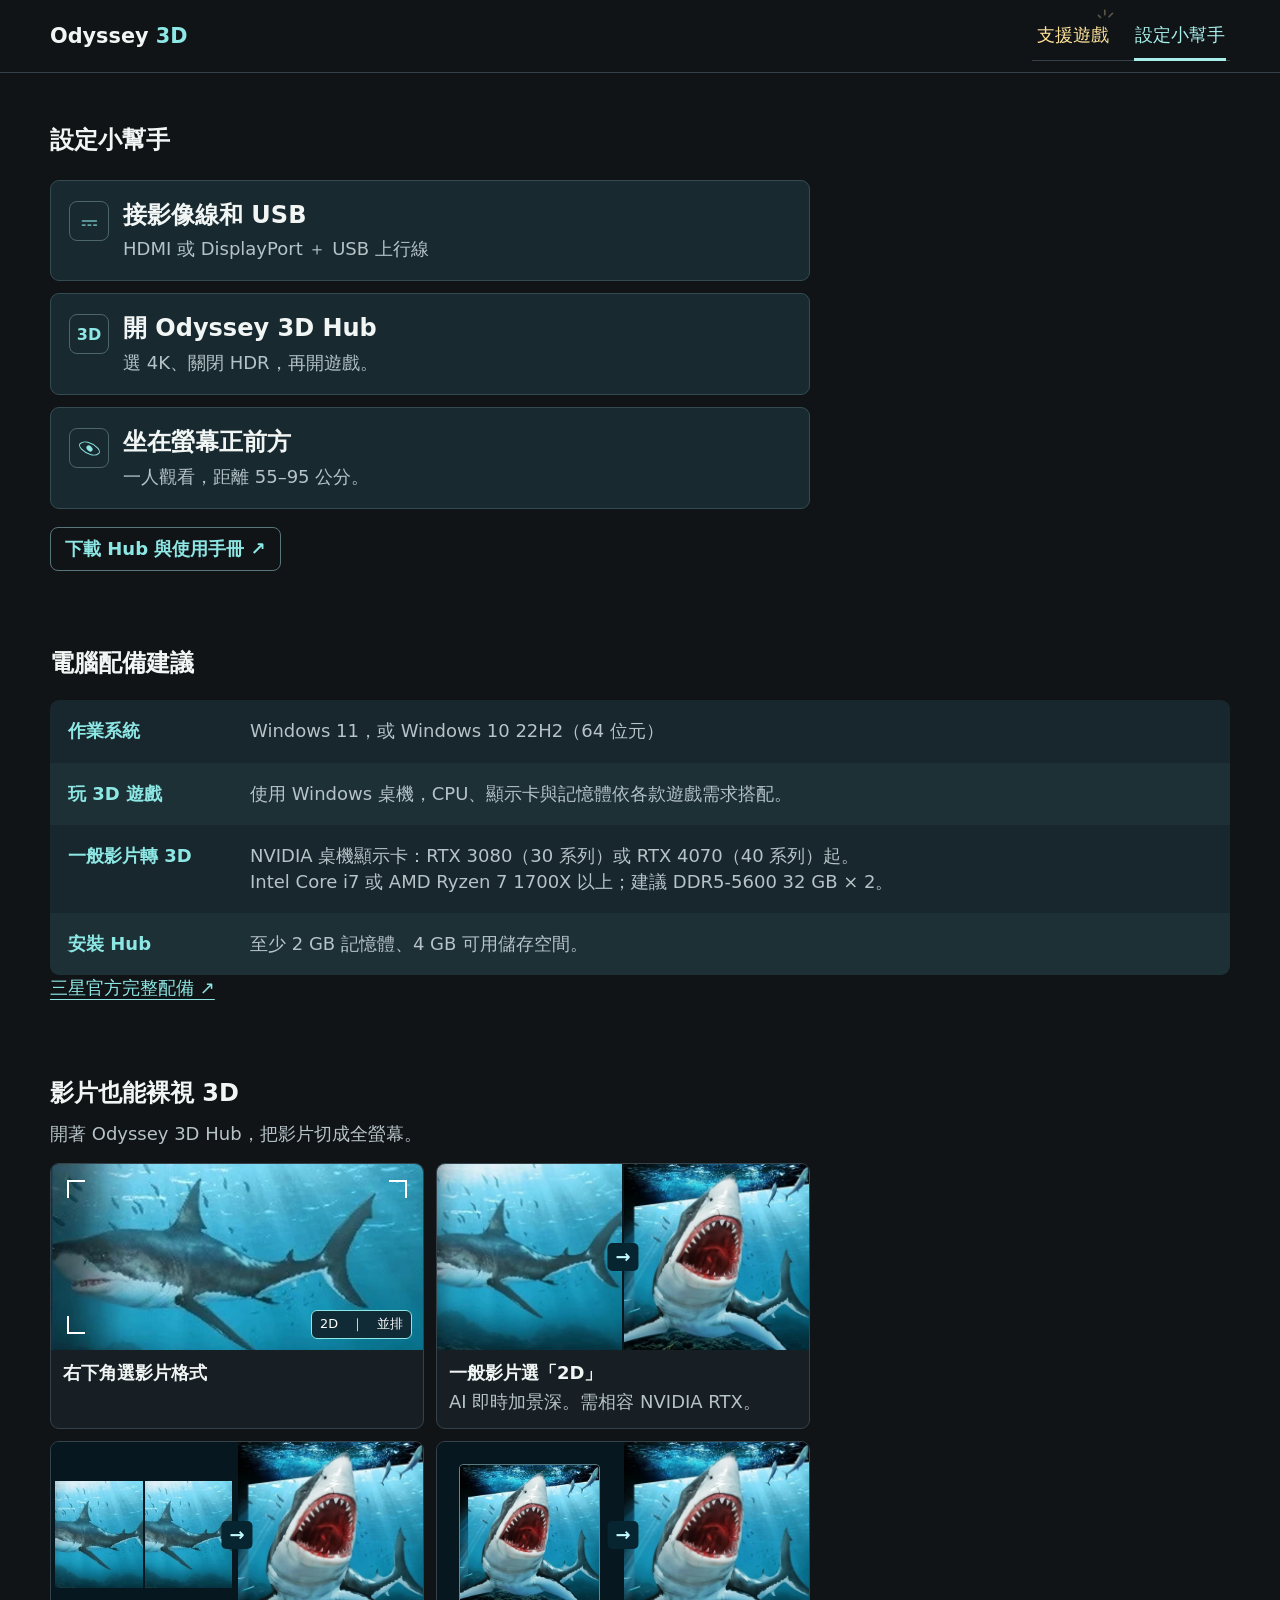
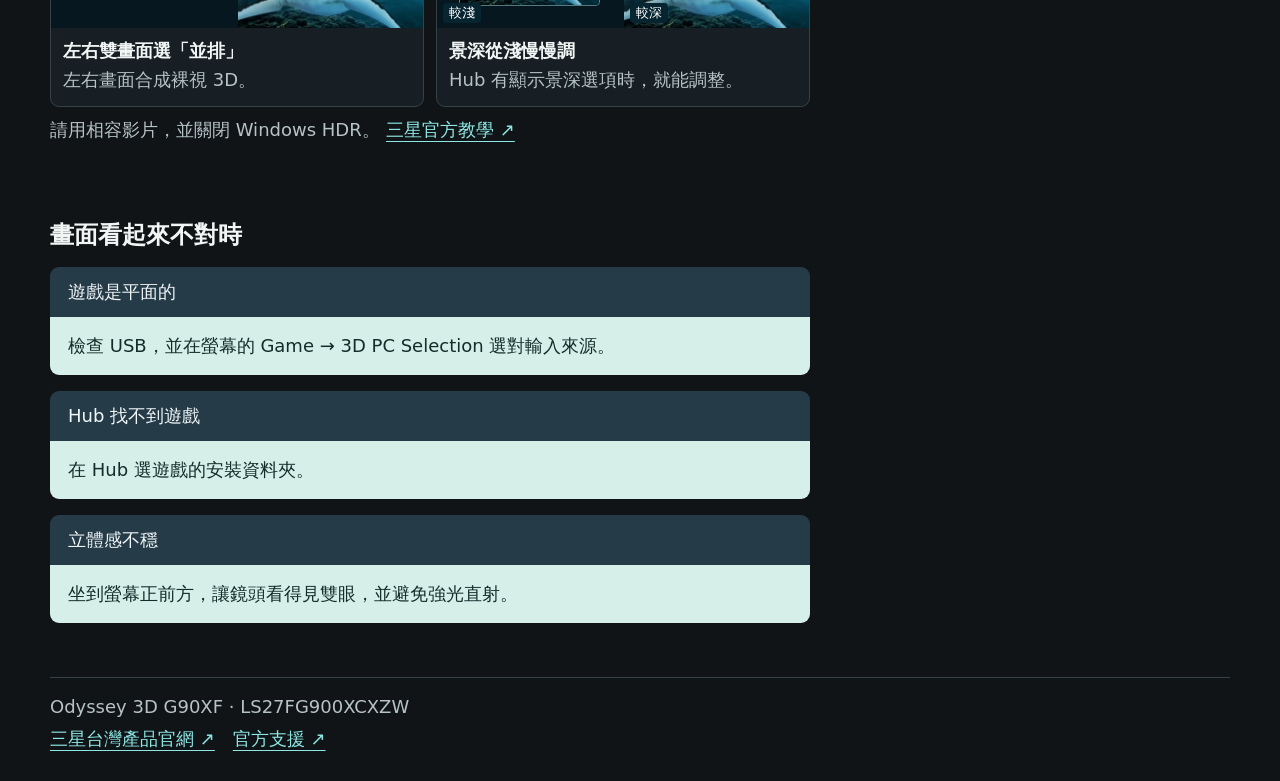
==== setup.html @ 2c39ae83 "Use inline navigation tabs and fix Little Nightmares foreground geometry" ====
<!doctype html>
<html lang="zh-Hant">
<head>
<meta charset="utf-8">
<meta name="viewport" content="width=device-width,initial-scale=1">
<meta name="theme-color" content="#101417">
<title>設定小幫手｜Odyssey 3D G90XF</title>
<meta name="description" content="Odyssey 3D G90XF，27 吋 4K IPS 電競螢幕。看看裸視 3D 支援遊戲與簡易設定。">
<meta property="og:image" content="https://hellopages.github.io/odyssey-3d/assets/wukong.webp">
<link rel="stylesheet" href="style.css?v=20261111.26">

</head>
<body data-page="setup">
<a class="skip" href="#main">跳到內容</a>
<header><div class="header-inner"><div class="brand"><a href="index.html">Odyssey <b>3D</b></a></div>
<nav aria-label="主要頁面"><a href="index.html" class="game-invite nav-game-invite"><span class="invite-label">支援遊戲</span><svg class="invite-glint" viewBox="0 0 24 24" aria-hidden="true"><path d="M5 12 2 9"/><path d="M11 8 11 2"/><path d="M17 11 22 6"/></svg></a><a href="setup.html" aria-current="page">設定小幫手</a></nav></div></header>
<main id="main"><section class="section setup-intro" id="experience">
<h1>設定小幫手</h1>
<ol class="setup-steps">
<li><span class="setup-icon" aria-hidden="true">⎓</span><div><h2>接影像線和 USB</h2><p>HDMI 或 DisplayPort ＋ USB 上行線</p></div></li>
<li><span class="setup-icon setup-hub" aria-hidden="true">3D</span><div><h2>開 Odyssey 3D Hub</h2><p>選 4K、關閉 HDR，再開遊戲。</p></div></li>
<li><span class="setup-icon setup-eye" aria-hidden="true"><i></i></span><div><h2>坐在螢幕正前方</h2><p>一人觀看，距離 55–95 公分。</p></div></li>
</ol>
<div class="actions"><a class="button" href="https://www.samsung.com/tw/support/model/LS27FG900XCXZW/" target="_blank" rel="noopener">下載 Hub 與使用手冊 ↗</a></div>
</section><section class="section customer-pc" id="pc-requirements">
<h2>電腦配備建議</h2>
<dl class="quick-equipment">
<div><dt>作業系統</dt><dd>Windows 11，或 Windows 10 22H2（64 位元）</dd></div>
<div><dt>玩 3D 遊戲</dt><dd>使用 Windows 桌機，CPU、顯示卡與記憶體依各款遊戲需求搭配。</dd></div>
<div><dt>一般影片轉 3D</dt><dd>NVIDIA 桌機顯示卡：RTX 3080（30 系列）或 RTX 4070（40 系列）起。<br>Intel Core i7 或 AMD Ryzen 7 1700X 以上；建議 DDR5-5600 32 GB × 2。</dd></div>
<div><dt>安裝 Hub</dt><dd>至少 2 GB 記憶體、4 GB 可用儲存空間。</dd></div>
</dl>
<div class="text-links"><a href="https://www.samsung.com/tw/support/displays/recommended-pc-specifications-for-the-27-odyssey-3d-flat-gaming-monitor-g90xf/" target="_blank" rel="noopener">三星官方完整配備 ↗</a></div>
</section><section class="section video-setup" id="video">
<h2>影片也能裸視 3D</h2>
<p>開著 Odyssey 3D Hub，把影片切成全螢幕。</p>
<div class="video-story">
<figure class="video-panel">
<div class="video-diagram fullscreen-diagram" aria-hidden="true"><img src="assets/video-guide/flat.webp" width="520" height="380" alt="" loading="lazy" decoding="async"><span class="fullscreen-corners"></span><span class="mode-sample">2D　｜　並排</span></div>
<figcaption><strong>右下角選影片格式</strong></figcaption>
</figure>
<figure class="video-panel">
<div class="video-diagram compare-diagram" aria-hidden="true"><img src="assets/video-guide/flat.webp" width="520" height="380" alt="" loading="lazy" decoding="async"><img src="assets/video-guide/depth.webp" width="520" height="380" alt="" loading="lazy" decoding="async"><span>→</span></div>
<figcaption><strong>一般影片選「2D」</strong><span>AI 即時加景深。需相容 NVIDIA RTX。</span></figcaption>
</figure>
<figure class="video-panel">
<div class="video-diagram stereo-diagram" aria-hidden="true"><div><img src="assets/video-guide/flat.webp" width="520" height="380" alt="" loading="lazy" decoding="async"><img src="assets/video-guide/flat.webp" width="520" height="380" alt="" loading="lazy" decoding="async"></div><img src="assets/video-guide/depth.webp" width="520" height="380" alt="" loading="lazy" decoding="async"><span>→</span></div>
<figcaption><strong>左右雙畫面選「並排」</strong><span>左右畫面合成裸視 3D。</span></figcaption>
</figure>
<figure class="video-panel">
<div class="video-diagram compare-diagram intensity-diagram" aria-hidden="true"><div><img src="assets/video-guide/depth.webp" width="520" height="380" alt="" loading="lazy" decoding="async"><span>較淺</span></div><div><img src="assets/video-guide/depth.webp" width="520" height="380" alt="" loading="lazy" decoding="async"><span>較深</span></div><span>→</span></div>
<figcaption><strong>景深從淺慢慢調</strong><span>Hub 有顯示景深選項時，就能調整。</span></figcaption>
</figure>
</div>
<p class="source-note">請用相容影片，並關閉 Windows HDR。<a href="https://www.samsung.com/tw/support/displays/27-inch-odyssey-3d-flat-panel-gaming-monitor-g90xf-how-to-convert-2d-videos-to-3d-videos/" target="_blank" rel="noopener">三星官方教學 ↗</a></p>
</section>
<section class="section quick-checks">
<h2>畫面看起來不對時</h2>
<dl>
<div><dt>遊戲是平面的</dt><dd>檢查 USB，並在螢幕的 Game → 3D PC Selection 選對輸入來源。</dd></div>
<div><dt>Hub 找不到遊戲</dt><dd>在 Hub 選遊戲的安裝資料夾。</dd></div>
<div><dt>立體感不穩</dt><dd>坐到螢幕正前方，讓鏡頭看得見雙眼，並避免強光直射。</dd></div>
</dl>
</section></main>
<footer><p>Odyssey 3D G90XF · LS27FG900XCXZW</p>
<div class="text-links"><a href="https://www.samsung.com/tw/monitors/gaming/odyssey-3d-g90xf-27-inch-165hz-uhd-ls27fg900xcxzw/" target="_blank" rel="noopener">三星台灣產品官網 ↗</a><a href="https://www.samsung.com/tw/support/model/LS27FG900XCXZW/" target="_blank" rel="noopener">官方支援 ↗</a></div></footer>
</body></html>
---- style.css ----
* { box-sizing: border-box; }
:root {
  color-scheme: dark;
  font-family: Inter, system-ui, "Microsoft JhengHei", sans-serif;
  color: #f1f5f4;
  background: #101417;
  --muted: #b6c3c7;
  --line: #354249;
  --accent: #8de7e4;
  --surface: #171f24;
}
body { margin: 0; font-size: 16px; line-height: 1.6; }
a { color: var(--accent); text-underline-offset: .25em; }
a:focus-visible { outline: 2px solid var(--accent); outline-offset: 4px; }
img { display: block; width: 100%; height: auto; }
figure, dl, dd, h1, h2, h3, p { margin: 0; }
h1, h2, h3 { line-height: 1.2; }
h1 { font-size: clamp(2.2rem, 6vw, 4rem); letter-spacing: -.04em; }
h2 { font-size: clamp(1.45rem, 3vw, 2.05rem); }
h3 { font-size: clamp(1.25rem, 2.5vw, 1.55rem); }
.skip { position: absolute; left: 12px; top: 12px; transform: translateY(-200%); background: #101417; padding: 8px; }
.skip:focus { transform: none; }
header { border-bottom: 1px solid var(--line); background: #101417; }
.header-inner, main, footer { width: min(1180px, calc(100% - 40px)); margin-inline: auto; }
.header-inner { min-height: 72px; display: flex; align-items: center; justify-content: space-between; gap: 12px 24px; flex-wrap: wrap; }
.brand { display: flex; align-items: baseline; gap: 12px; }
.brand a { color: inherit; font-weight: 800; font-size: 1.3rem; text-decoration: none; }
.brand b { color: var(--accent); }
.brand span { color: var(--muted); font-size: .84rem; }
nav { display: flex; gap: 22px; align-items: center; }
nav a { display: inline-flex; align-items: center; min-height: 44px; text-decoration: none; color: var(--muted); border-bottom: 2px solid transparent; white-space: nowrap; }
nav a[aria-current] { color: var(--accent); border-color: var(--accent); }
main { padding-block: clamp(22px, 4vw, 52px) 54px; }
.section + .section, .secondary-games { margin-top: clamp(34px, 6vw, 76px); }
.section > p, .catalog-intro > p, .secondary-games > p { margin-top: 10px; color: var(--muted); }
.actions, .text-links { display: flex; gap: 10px 18px; flex-wrap: wrap; }
.actions { margin-top: 18px; }
.button { min-height: 44px; display: inline-flex; align-items: center; border: 1px solid #59767c; border-radius: 8px; padding: 7px 14px; text-decoration: none; font-weight: 650; }
.button.primary { background: var(--accent); color: #102327; border-color: var(--accent); }
.product-hero { display: grid; grid-template-columns: .85fr 1.15fr; align-items: center; gap: clamp(18px, 4vw, 52px); }
.product-model { color: var(--accent); font-weight: 700; margin-bottom: 10px; }
.product-intro > p:not(.product-model) { margin-top: 12px; color: var(--muted); max-width: 35em; }
.hero-scene img, .scene-grid img { border-radius: 9px; object-fit: cover; }
figcaption { margin-top: 7px; color: var(--muted); font-size: .88rem; }
.product-specs, .scene-grid { display: grid; gap: 14px; margin-top: 18px; }
.product-specs { grid-template-columns: repeat(4, 1fr); }
.product-specs div { border-top: 1px solid #547277; padding-top: 10px; }
.product-specs dt { font-size: 1.2rem; font-weight: 750; color: var(--accent); }
.product-specs dd { color: var(--muted); font-size: .92rem; }
.scene-grid { grid-template-columns: repeat(2, 1fr); }
.home-setup { display: grid; grid-template-columns: .85fr 1.15fr; align-items: center; gap: 16px 36px; }
.home-setup > div > p { margin-top: 10px; color: var(--muted); }
.home-setup img { border-radius: 9px; background: radial-gradient(ellipse at center, #213946, #11191d 70%); }
.home-setup .text-links { margin-top: 12px; }
.catalog-intro { margin-bottom: 18px; }
.game-grid { display: grid; grid-template-columns: repeat(3, minmax(0, 1fr)); gap: 16px; }
.catalog-feature { margin-bottom: 16px; }
.game-card { min-width: 0; background: var(--surface); border: 1px solid var(--line); border-radius: 9px; overflow: hidden; }
.game-card img { aspect-ratio: 16 / 9; object-fit: cover; background: #263337; }
.catalog-feature .game-card { display: grid; grid-template-columns: minmax(0, 2fr) minmax(0, 1fr); }
.catalog-feature .game-copy { align-self: center; padding: clamp(16px, 3vw, 36px); }
.catalog-feature h3 { font-size: clamp(1.4rem, 3vw, 2.3rem); }
.game-copy { padding: 13px 15px 16px; }
.game-copy p { margin-top: 7px; color: #dce5e6; }
.game-copy .game-en { color: var(--muted); font-size: .875rem; margin-top: 4px; overflow-wrap: anywhere; }
.game-copy .platform { color: var(--accent); font-size: .875rem; }
.source-note { margin-top: 16px; color: var(--muted); font-size: .86rem; }
.secondary-games .game-grid { margin-top: 14px; }
.setup-intro, .quick-checks { max-width: 760px; }
.setup-steps { padding-left: 1.65rem; margin: 22px 0 0; }
.setup-steps li { padding: 0 0 15px 4px; }
.setup-steps li::marker { font-weight: 750; color: var(--accent); }
.setup-steps h2 { font-size: 1.22rem; }
.setup-steps p, .quick-checks dd { margin-top: 4px; color: var(--muted); }
.quick-checks dl { margin-top: 14px; }
.quick-checks dl > div { padding: 10px 0; border-top: 1px solid var(--line); }
.quick-checks dt { font-weight: 700; }
footer { padding: 16px 0 28px; border-top: 1px solid var(--line); color: var(--muted); font-size: .9rem; }
footer .text-links { margin-top: 6px; }
@media (max-width: 900px) {
  .game-grid { grid-template-columns: repeat(2, minmax(0, 1fr)); }
}
@media (max-width: 650px) {
  .header-inner, main, footer { width: calc(100% - 32px); }
  .header-inner { min-height: auto; padding-top: 9px; gap: 1px 18px; }
  nav { gap: 16px; }
  .product-hero, .home-setup, .game-grid, .catalog-feature .game-card { grid-template-columns: 1fr; }
  .product-specs { grid-template-columns: repeat(2, minmax(0, 1fr)); }
  .scene-grid { grid-template-columns: 1fr; }
  .catalog-feature .game-copy { padding: 13px 15px 16px; }
}

/* Moving game previews and depth cues */
.catalog-intro { position: relative; isolation: isolate; }
.catalog-particles {
  position: absolute;
  inset: -16px -12px 0;
  z-index: -1;
  overflow: hidden;
  pointer-events: none;
  mask-image: linear-gradient(90deg, transparent 16%, #000 65%, #000);
}
.catalog-particles::before, .catalog-particles::after {
  content: "";
  position: absolute;
  inset: 0;
  background-repeat: repeat;
  animation: drift 16s linear infinite;
}
.catalog-particles::before {
  background-image: radial-gradient(circle at 18% 40%, #d1e4e466 1px, transparent 1.6px), radial-gradient(circle at 71% 67%, #fff7 1px, transparent 1.6px);
  background-size: 141px 97px, 171px 123px;
}
.catalog-particles::after {
  background-image: radial-gradient(circle at 62% 25%, #fff9 1.3px, transparent 2px);
  background-size: 177px 101px;
  animation-duration: 9s;
}
@keyframes drift {
  from { transform: scale(1); opacity: .45; }
  50% { opacity: 1; }
  to { transform: scale(1.4); opacity: .45; }
}
.game-media { position: relative; aspect-ratio: 3 / 2; overflow: hidden; background: #08111b; }
.game-media img, .game-media video { width: 100%; height: 100%; object-fit: cover; }
.game-media video { position: absolute; inset: 0; opacity: 0; pointer-events: none; transition: opacity .28s ease-out; }
.game-media.is-playing video { opacity: 1; }
.video-setup { max-width: 760px; }
@media (prefers-reduced-motion: reduce) {
  .catalog-particles::before, .catalog-particles::after { animation: none; }
  .game-media video { transition: none; }
}

/* The video instructions use static picture pairs and short captions. */
.video-story { display: grid; grid-template-columns: repeat(2, minmax(0, 1fr)); gap: 12px; margin-top: 16px; }
.video-panel { min-width: 0; border: 1px solid var(--line); border-radius: 9px; overflow: hidden; background: var(--surface); }
.video-panel figcaption { display: grid; gap: 3px; margin: 0; padding: 10px 12px 13px; }
.video-panel figcaption strong { color: #f1f5f4; font-size: 1.07rem; }
.video-diagram { position: relative; aspect-ratio: 2 / 1; display: grid; background: #071720; overflow: hidden; }
.video-diagram img { width: 100%; height: 100%; min-height: 0; object-fit: cover; }
.fullscreen-diagram img { object-position: center 42%; }
.fullscreen-corners {
  position: absolute;
  inset: 16px;
  background: linear-gradient(#fff,#fff) top left / 18px 2px, linear-gradient(#fff,#fff) top left / 2px 18px,
    linear-gradient(#fff,#fff) top right / 18px 2px, linear-gradient(#fff,#fff) top right / 2px 18px,
    linear-gradient(#fff,#fff) bottom left / 18px 2px, linear-gradient(#fff,#fff) bottom left / 2px 18px,
    linear-gradient(#fff,#fff) bottom right / 18px 2px, linear-gradient(#fff,#fff) bottom right / 2px 18px;
  background-repeat: no-repeat;
}
.mode-sample { position: absolute; bottom: 11px; right: 11px; padding: 4px 8px; background: #102b35; border: 1px solid #8de7e4; color: #fff; font-size: .8rem; border-radius: 6px; }
.compare-diagram, .stereo-diagram { grid-template-columns: 1fr 1fr; gap: 2px; }
.compare-diagram > span, .stereo-diagram > span { position: absolute; inset: 50% auto auto 50%; transform: translate(-50%, -50%); padding: 1px 8px; border-radius: 5px; background: #072431; color: #c2fbff; font-weight: 750; }
.stereo-diagram > div { display: grid; grid-template-columns: 1fr 1fr; align-items: center; padding: 4px; gap: 2px; }
.stereo-diagram > div img { height: 60%; }
.stereo-diagram > div img:first-child { object-position: 43%; }
.stereo-diagram > div img:last-child { object-position: 56%; }
.intensity-diagram > div { position: relative; min-height: 0; }
.intensity-diagram > div:first-child img { transform: scale(.76); border: 1px solid #86b8bd; border-radius: 5px; }
.intensity-diagram > div span { position: absolute; bottom: 5px; left: 6px; background: #072431; padding: 1px 6px; color: #fff; font-size: .79rem; border-radius: 4px; }
.home-video-images { margin-top: 15px; display: grid; grid-template-columns: minmax(0, 1fr) 22px minmax(0, 1fr); align-items: center; gap: 7px; text-align: center; color: var(--accent); }
.home-video-images img { aspect-ratio: 1.45; object-fit: cover; border-radius: 8px; }
.video-setup .source-note a { display: inline-block; margin-left: .35em; }
@media (max-width: 650px) { .video-story { grid-template-columns: 1fr; } }

.setup-steps { list-style: none; padding: 0; }
.setup-steps li { display: grid; grid-template-columns: 42px 1fr; gap: 12px; align-items: center; padding: 0 0 16px; }
.setup-icon { display: grid; place-items: center; width: 40px; height: 40px; color: var(--accent); font-size: 1.75rem; border: 1px solid #4a666b; border-radius: 8px; }
.setup-hub { font-weight: 750; font-size: 1rem; }
.setup-eye i { width: 21px; height: 13px; border: 1.5px solid currentColor; border-radius: 75% 25%; transform: rotate(45deg); position: relative; }
.setup-eye i::after { content: ""; position: absolute; inset: 3px 6px; border-radius: 50%; background: currentColor; }
.view-shift { overflow: hidden; }
.view-shift .view-alternate {
  position: absolute;
  inset: 0;
  width: 100%;
  height: 100%;
  object-fit: cover;
  opacity: 0;
  pointer-events: none;
  transform: translateX(3px);
  transition: opacity 200ms ease-out, transform 280ms ease-out;
}
.product-picture .screen-picture.view-shift img { width: 100%; height: 100%; object-fit: cover; }
.view-shift[data-view="alternate"] .view-alternate { opacity: 1; transform: none; }
.game-media[data-view="base"] video, .game-media[data-view="alternate"] video { opacity: 0; }

@media (prefers-reduced-motion: reduce) {
  .view-shift .view-alternate { transition: none; }
}

/* The opening product view leads into full-width examples and specifications. */
.product-feature + .product-feature {
  margin-top: clamp(54px, 7vw, 112px);
  padding-top: clamp(32px, 5vw, 72px);
  border-top: 1px solid var(--line);
}
.product-hero {
  grid-template-columns: minmax(0, 1fr);
  justify-items: center;
  gap: 20px;
  text-align: center;
}
.product-intro .product-model { font-size: .9rem; font-weight: 500; color: var(--muted); margin-bottom: 12px; }
.product-intro h1 { font-size: clamp(1.65rem, 3.3vw, 2.7rem); line-height: 1.35; letter-spacing: -.025em; font-weight: 650; }
.product-intro h1 span { white-space: nowrap; }
.product-intro > p:not(.product-model) { margin-top: 12px; font-size: 1rem; }
.mobile-break { display: none; }
.product-hero .product-picture { width: min(100%, 760px); }
.product-hero .product-specs { grid-template-columns: repeat(3, minmax(0, 1fr)); width: min(100%, 620px); margin-top: 0; gap: 24px; }
.product-hero .product-specs dt { color: #edf4f4; font-size: 1.2rem; font-weight: 650; }
.product-hero .product-specs dd { font-size: .85rem; }
.product-picture {
  position: relative;
  background: radial-gradient(ellipse at 52% 34%, #214152 0%, transparent 62%);
}
.product-picture .screen-picture {
  position: absolute;
  left: 13.55%;
  top: 4.99%;
  width: 72.9%;
  height: 61.81%;
}

.feature-games { display: grid; align-items: center; }
.game-panorama, .game-feature-copy { grid-area: 1 / 1; }
.game-panorama { justify-self: end; width: min(78%, 900px); }
.game-panorama img {
  aspect-ratio: 1.9;
  object-fit: cover;
  mask-image: linear-gradient(90deg, transparent 4%, #000 35%);
}
.game-feature-copy { z-index: 1; width: min(39%, 410px); }
.game-feature-copy p, .video-feature-copy p { margin-top: 10px; color: var(--muted); max-width: 33em; }

.home-video {
  display: grid;
  gap: clamp(24px, 4vw, 54px);
  background: radial-gradient(ellipse 75% 52% at 43% 53%, #21182f 0%, transparent 92%);
}
.concert-scene { position: relative; isolation: isolate; }
.concert-stage {
  aspect-ratio: 16 / 9;
  object-fit: cover;
  mask-image: none;
}
.concert-lead {
  position: absolute;
  left: 2%;
  top: -6%;
  width: 48%;
  height: 105%;
  pointer-events: none;
  filter: drop-shadow(2px 3px 5px #100c1c9c);
  mask-image: none;
}
.concert-lead img {
  width: 100%;
  height: 100%;
  object-fit: fill;
  clip-path: polygon(1.95% 7.66%, 2.68% 7.23%, 4.63% 8.30%, 8.78% 10.74%, 9.27% 10.21%, 6.22% 3.40%, 6.10% 2.55%, 6.95% 2.13%, 7.93% 2.55%, 9.51% 4.26%, 12.80% 8.30%, 13.78% 7.87%, 11.71% 1.91%, 11.34% 0.74%, 11.71% 0.00%, 13.17% 0.00%, 14.15% 1.28%, 15.85% 6.06%, 16.71% 7.66%, 17.32% 7.02%, 18.66% 2.13%, 19.76% 0.85%, 20.73% 0.74%, 21.59% 1.60%, 21.83% 3.51%, 21.34% 7.87%, 20.73% 12.13%, 20.61% 14.68%, 21.83% 16.06%, 22.93% 16.81%, 26.10% 16.28%, 28.90% 16.28%, 30.85% 16.70%, 32.20% 17.55%, 32.32% 18.40%, 31.46% 18.94%, 28.29% 19.15%, 25.85% 19.89%, 24.76% 20.11%, 27.07% 21.70%, 28.41% 23.51%, 29.63% 24.89%, 32.07% 24.89%, 34.02% 26.28%, 36.22% 28.72%, 37.93% 32.55%, 39.02% 30.53%, 40.98% 27.55%, 42.68% 24.47%, 45.00% 21.70%, 47.68% 19.36%, 51.46% 17.34%, 54.39% 15.85%, 58.17% 15.21%, 61.46% 15.74%, 64.02% 16.28%, 67.07% 17.66%, 69.51% 19.68%, 72.20% 22.13%, 74.51% 25.11%, 76.83% 28.51%, 78.54% 32.87%, 79.63% 37.34%, 79.88% 40.43%, 79.39% 43.19%, 81.10% 43.72%, 83.41% 45.21%, 84.51% 46.81%, 84.15% 49.15%, 83.29% 51.49%, 83.78% 53.62%, 85.73% 55.43%, 87.44% 57.45%, 87.68% 58.94%, 86.83% 60.21%, 86.95% 62.02%, 88.66% 62.55%, 90.00% 63.51%, 90.73% 65.11%, 90.49% 66.91%, 92.56% 68.09%, 95.24% 69.57%, 96.46% 72.02%, 97.20% 74.26%, 96.71% 76.70%, 95.12% 79.15%, 95.85% 80.85%, 97.44% 82.98%, 98.17% 84.26%, 96.83% 87.66%, 95.24% 90.64%, 92.93% 93.51%, 90.49% 95.96%, 87.20% 99.26%, 86.59% 100.00%, 23.90% 100.00%, 22.07% 98.30%, 19.88% 97.23%, 18.54% 95.53%, 16.83% 92.87%, 15.37% 90.43%, 14.39% 88.09%, 15.24% 85.43%, 16.83% 82.02%, 14.88% 79.15%, 13.66% 76.81%, 12.93% 74.15%, 12.68% 70.43%, 13.05% 66.28%, 12.80% 64.26%, 13.05% 61.70%, 14.27% 58.62%, 15.24% 56.28%, 16.34% 54.79%, 16.34% 52.34%, 14.63% 48.51%, 12.93% 44.68%, 11.34% 33.19%, 10.85% 31.81%, 10.85% 29.79%, 11.59% 28.09%, 10.61% 26.49%, 10.24% 24.47%, 10.73% 22.66%, 12.68% 20.85%, 12.32% 18.83%, 10.61% 16.28%, 8.41% 14.04%, 5.98% 12.13%, 3.54% 9.79%, 2.20% 8.51%);
}

.travel-scene { display: grid; grid-template-columns: 1.45fr 1fr; align-items: center; width: min(100%, 640px); justify-self: end; }
.travel-scene img { aspect-ratio: 2.2; object-fit: cover; mask-image: none; }
.travel-scene figcaption { margin: 0; padding-inline: 12px 0; }
.home-pc > p { max-width: 50em; }
.home-pc > p strong { color: #edf4f4; }
.pc-requirements { display: grid; grid-template-columns: repeat(2, minmax(0, 1fr)); gap: 18px clamp(24px, 5vw, 68px); margin-block: 24px 18px; }
.pc-requirements > div { border-top: 1px solid #547277; padding-top: 15px; }
.pc-requirements h3 { color: var(--accent); font-size: 1.16rem; }
.pc-requirements ul { padding-inline-start: 1.25em; margin-block: 8px 0; }
.pc-requirements li + li { margin-top: 5px; }
.home-pc .text-links { margin-top: 16px; }
.spec-model { color: var(--muted); }
.spec-list { display: grid; grid-template-columns: repeat(2, minmax(0, 1fr)); column-gap: clamp(24px, 5vw, 68px); margin-top: 24px; }
.spec-list > div { display: grid; grid-template-columns: 6em minmax(0, 1fr); gap: 12px; align-items: baseline; padding: 12px 0; border-top: 1px solid var(--line); }
.spec-list dt { color: var(--muted); font-size: .92rem; }
.spec-list dd { color: #edf4f4; }
.home-specifications .text-links { margin-top: 22px; }
.staff-links { margin-top: 28px; }

@media (max-width: 650px) {
  .product-hero { grid-template-columns: minmax(0, 1fr); }
  .product-hero { gap: 18px; }
  .product-hero .product-picture { width: 116%; max-width: none; margin-inline: -8%; }
  .mobile-break { display: initial; }
  .product-hero .product-specs { gap: 14px; }
  .product-hero { overflow: clip; overflow-clip-margin: 16px; }
  .feature-games { gap: 18px; }
  .game-panorama, .game-feature-copy { grid-area: auto; width: 100%; }
  .game-panorama { order: 1; }
  .game-panorama img { mask-image: linear-gradient(#000 86%, transparent); }
  .home-video { gap: 28px; }
  .travel-scene { grid-template-columns: 1.2fr 1fr; }
  .pc-requirements, .spec-list { grid-template-columns: minmax(0, 1fr); }
  .spec-list > div { grid-template-columns: 5.2em minmax(0, 1fr); }
}

/* Short staff conversation prompts, integrated into the product story. */
.sales-line { max-width: 42em; margin-top: 22px; text-align: left; }
.sales-line .sales-cue { display: block; color: var(--accent); font-size: .8rem; margin-bottom: 7px; }
.sales-line blockquote { margin: 0; color: #edf4f4; font-size: 1rem; line-height: 1.8; }
.sales-line p { margin-top: 8px; font-size: .88rem; color: var(--muted); }
.product-hero > .sales-line { width: min(100%,620px); margin-top: 14px; padding-top: 20px; border-top: 1px solid var(--line); }
.game-invite { position: relative; transform-origin: 50% 80%; color: #ffd779; font-weight: 400; animation: comic-hop 4.8s cubic-bezier(.22,.8,.3,1) infinite; }
nav .nav-game-invite, nav .nav-game-invite[aria-current] { color: #ffd779; font-weight: 400; }
nav .nav-game-invite[aria-current] { border-color: #ffd779; animation: none; }
.button.primary.game-invite { color: #ffe29a; font-weight: 400; background: #292318; border-color: #a48747; padding-right: 22px; }
.invite-glint { position: absolute; right: -10px; top: -2px; width: 23px; height: 23px; overflow: visible; pointer-events: none; fill: none; stroke: #ffe9ad; stroke-width: 2.3; stroke-linecap: round; }
.button .invite-glint { right: -7px; top: -10px; width: 27px; height: 27px; }
.invite-glint path { transform-box: fill-box; transform-origin: center; opacity: .32; animation: comic-glint 4.8s ease-out infinite; }
.invite-glint path:nth-child(2) { animation-delay: .09s; }
.invite-glint path:nth-child(3) { animation-delay: .18s; }
.game-invite:hover, .game-invite:focus-visible { color: #fff0c8; }
.game-invite:hover .invite-glint path, .game-invite:focus-visible .invite-glint path { stroke: #fff7df; }
@keyframes comic-hop {
  0%,4%,29%,100% { transform: translateY(0) rotate(0); }
  7% { transform: translateY(1px) rotate(0); }
  12% { transform: translateY(-6px) rotate(-2deg); }
  17% { transform: translateY(0) rotate(1deg); }
  22% { transform: translateY(-3px) rotate(-.7deg); }
}
@keyframes comic-glint {
  0%,5%,32%,100% { opacity: .32; transform: scale(.78); }
  12%,22% { opacity: 1; transform: scale(1.2); }
  17% { opacity: .6; transform: scale(.95); }
}
@media (prefers-reduced-motion: reduce) { .game-invite,.invite-glint path { animation: none; } .invite-glint path { opacity: .8; } }

.quick-equipment { margin-top: 20px; }
.quick-equipment > div { display: grid; grid-template-columns: 9em minmax(0,1fr); gap: 20px; border-top: 1px solid var(--line); padding: 16px 0; }
.quick-equipment dt { color: var(--accent); font-weight: 600; }
.quick-equipment dd { color: var(--muted); }
.game-sparks { position: absolute; inset: 0; width: 100%; height: 100%; z-index: 3; pointer-events: none; opacity: 0; }
.particles-active .game-sparks { opacity: 1; }
@media(max-width:650px) { .quick-equipment > div { grid-template-columns: 1fr; gap: 6px; } }
@media(prefers-reduced-motion:reduce) { .game-sparks { display: none; } }

.warranty-feature { max-width: 850px; }
.warranty-math { display: flex; align-items: center; gap: clamp(12px,4vw,42px); margin-block: 24px; }
.warranty-math > div { text-align: center; }
.warranty-math strong { display:block; font-size:clamp(2.8rem,6vw,4.4rem); line-height:1.2; font-weight:650; }
.warranty-math strong span { font-size:1rem; margin-left:4px; }
.warranty-math small { color:var(--muted); }
.warranty-math > b { color:var(--muted); font-size:1.3rem; font-weight:400; }
.warranty-total strong,.warranty-total small { color:var(--accent); }
.warranty-feature .warranty-dates { font-size:.84rem; margin-block:18px 10px; }

/* Keep reading text generous and consistent across the training and customer pages. */
body { font-size: 18px; line-height: 1.45; }
nav a { font-size: 18px; font-weight: 400; }
.brand span { font-size: 18px; }
main p, main li, main dt, main dd, main figcaption, main .sales-line blockquote,
main .sales-line .sales-cue, main .product-intro .product-model,
main .product-intro > p:not(.product-model), main .sales-line p,
main .game-copy .game-en, main .game-copy .platform, main .source-note,
main .product-hero .product-specs dt, main .product-hero .product-specs dd,
main .spec-list dt, main .spec-list dd, main .warranty-feature .warranty-dates,
main .warranty-math small, main .button, main .text-links,
main .video-panel figcaption strong, main .video-panel figcaption span {
  font-size: 18px; line-height: 1.45;
}
main h1, main h2, main h3, main .product-intro h1,
main .catalog-feature h3, main .setup-steps h2, main .pc-requirements h3 {
  font-size: 24px; line-height: 1.4; letter-spacing: 0;
}
footer { font-size: 18px; }
.sales-line .sales-cue { margin-bottom: 10px; }
.sales-line blockquote { margin: 0; }
.sales-line p { margin-top: 12px; }

.scan-icon { width: 1em; height: 1em; flex: 0 0 1em; display: inline-block; margin-left: 4px; fill: none; stroke: currentColor; stroke-width: 1.7; stroke-linecap: round; stroke-linejoin: round; }
@media(max-width:650px) { nav { gap:10px; } nav a { font-size:16px; } }

/* Conversation pairs: different surfaces, one consistent reading size. */
.sales-line { display:grid; gap:12px; }
.sales-question, .sales-answer { border-radius:9px; padding:16px 18px; }
.sales-question { margin:0; background:#263b48; color:#f1f6f8; }
.sales-answer { margin:0; background:#d6efe8; color:#142d2b; }
.sales-line .sales-role { display:block; font-size:18px; line-height:1.45; font-weight:400; margin-bottom:6px; }
.sales-question .sales-role { color:#b9d9eb; }
.sales-answer .sales-role { color:#38685e; }
main .sales-question p,main .sales-answer blockquote,main .sales-answer p { color:inherit; font-size:18px; line-height:1.45; margin:0; }
main .sales-answer .sales-followup { margin-top:12px; color:#34554e; }
.product-hero > .sales-line { border:0; padding-top:0; margin-top:16px; }
/* Consistent grouping for setup, support and specifications. */
.setup-steps { display:grid; gap:12px; }
.setup-steps li { padding:18px; background:#182a30; border:1px solid #354b53; border-radius:9px; align-items:start; }
.setup-steps .setup-icon { margin-top:2px; }
.quick-checks dl { display:grid; gap:16px; }
.quick-checks dl > div { padding:0; border:0; border-radius:9px; overflow:hidden; }
.quick-checks dt { background:#263b48; color:#f1f6f8; padding:12px 18px; font-weight:400; }
.quick-checks dd { background:#d6efe8; color:#142d2b; padding:16px 18px; margin:0; }
.pc-requirements { gap:18px; }
.pc-requirements > div { padding:20px; background:#182a30; border:1px solid #354b53; border-radius:9px; }
.quick-equipment > div { padding:18px; background:#17272d; border-top:0; }
.quick-equipment > div:nth-child(even) { background:#1c3036; }
.quick-equipment > div:first-child { border-radius:9px 9px 0 0; }
.quick-equipment > div:last-child { border-radius:0 0 9px 9px; }
.spec-list { gap:0 28px; }
.spec-list > div { padding:15px 12px; }
.spec-list > div:nth-child(4n+1),.spec-list > div:nth-child(4n+2) { background:#17262b; }
.game-copy { background:linear-gradient(135deg,#1b2b33,#172126); }
header { position:sticky; top:0; z-index:20; }
.section,.game-card { scroll-margin-top:110px; }
@media(max-width:650px) {
 .sales-question,.sales-answer { padding:16px; }
 .setup-steps li { grid-template-columns:40px minmax(0,1fr); gap:12px; padding:16px; }
 .spec-list > div:nth-child(n) { background:none; }
 .spec-list > div:nth-child(odd) { background:#17262b; }
}

nav { display:grid; grid-auto-flow:column; grid-auto-columns:auto; gap:16px; border-bottom:1px solid #354249; }
nav a { position:relative; justify-content:center; min-height:48px; padding:10px 5px; background:transparent; border:0; border-radius:0; font-weight:400; color:#c5d0d3; }
nav a::after { content:""; position:absolute; inset:auto 4px -1px; height:3px; background:transparent; }
nav a[aria-current] { background:transparent; color:#a8eeea; border-color:transparent; }
nav a[aria-current]::after { background:currentColor; }
nav a:hover { color:#edf9f6; }
nav .nav-game-invite,nav .nav-game-invite[aria-current] { background:transparent; color:#ffe29a; border-color:transparent; animation:none; }
nav .nav-game-invite .invite-label { animation:comic-hop 4.8s cubic-bezier(.22,.8,.3,1) infinite; }
nav .invite-glint { right:0; top:-3px; width:17px; height:17px; }
@media(prefers-reduced-motion:reduce) { nav .nav-game-invite .invite-label { animation:none; } }
@media(max-width:650px) {
 .header-inner { width:calc(100% - 16px); gap:10px; padding-bottom:10px; }
 .header-inner .brand { padding-inline:8px; }
 nav { width:100%; grid-auto-flow:column; grid-template-columns:none; grid-auto-columns:auto; gap:4px; }
 nav a { font-size:clamp(16px,4.6vw,18px); padding:7px 2px; }
 nav .scan-icon { margin-left:2px; }
 .section,.game-card { scroll-margin-top:115px; }
}
.game-media:not(.is-playing) .game-sparks,.game-media[data-view] .game-sparks { opacity:0; }
/* Four independent live windows rearrange inside the same physical monitor. */
.live-product { container-type:inline-size; isolation:isolate; overflow:hidden; }
.live-product .product-shell { position:relative;z-index:1;transition:opacity .6s; }
.live-product .desktop-scene { overflow:hidden; z-index:2; background:radial-gradient(ellipse at 30% 80%,#345d83,#0b1e38 65%);transition:opacity .6s; }
.desktop-menubar { display:flex;justify-content:space-between;position:absolute;top:0;left:0;right:0;padding:.6% 2%;color:#c9d9e8;font-size:1cqw;background:#071522c7; }
.desktop-window { position:absolute;overflow:hidden;border:1px solid #667781;border-radius:3px;background:#172027;box-shadow:0 3px 8px #0006;font:400 1.05cqw/1.3 system-ui,sans-serif;color:#d9e5e9;transition:left 1.2s cubic-bezier(.2,.7,.2,1),top 1.2s cubic-bezier(.2,.7,.2,1),width 1.2s cubic-bezier(.2,.7,.2,1),height 1.2s cubic-bezier(.2,.7,.2,1); }
.window-title { height:12%;min-height:1.6em;display:flex;align-items:center;gap:.5em;padding:0 .6em;background:#2c373e;border-bottom:1px solid #41515c;white-space:nowrap; }
.window-controls { margin-left:auto;opacity:.65; }
.app-dot { width:.7em;height:.7em;background:#71b5fb;border-radius:2px; }
.app-dot.purple { background:#b39af2; }.app-dot.green{background:#7ed7b3}.app-dot.orange{background:#f4ba71}
.preview-window { left:4%;top:7%;width:63%;height:69%;z-index:3; }
.library-window { left:2%;top:58%;width:40%;height:35%;z-index:4; }
.scope-window { left:68%;top:8%;width:29%;height:44%;z-index:2; }
.notes-window { left:61%;top:58%;width:36%;height:35%;z-index:5; }
.editor-preview { height:63%;position:relative;background:#070b10; }
.editor-preview video { display:block;width:100%;height:100%;object-fit:cover; }
.preview-time { position:absolute;bottom:.4em;right:.5em;background:#0009;padding:.1em .4em; }
.editor-toolbar { display:flex;justify-content:space-between;padding:.2em .6em;font-size:.85em; }
.editor-timeline { height:16%;position:relative;padding:.2em;background:#0c1118;display:grid;gap:2px; }
.editor-timeline b { display:block;height:100%;background:repeating-linear-gradient(90deg,#6d6cb5 0 14%,#9784c8 14% 15%,#354a6d 15% 28%,#4e648e 28% 30%); }
.editor-timeline b:nth-child(3){background:repeating-linear-gradient(90deg,#4696a1 0 18%,#70bab7 18% 20%)}
.editor-timeline i { position:absolute;width:1px;background:#f3b279;inset:0 auto 0 5%;z-index:1;animation:timeline-scan 3.2s linear infinite; }
.media-scroll { padding:4%;animation:media-browse 7s ease-in-out infinite; }
.media-thumbs { display:grid;grid-template-columns:repeat(3,1fr);gap:4%;margin-bottom:6%; }
.desktop-scene .media-thumbs img { width:100%;height:auto;aspect-ratio:16/9;object-fit:cover;border:1px solid #687582; }
.file-row { padding:.2em 0;border-bottom:1px solid #354651;white-space:nowrap; }
.scope-grid { height:49%;margin:4%;background:repeating-linear-gradient(0deg,transparent 0 20%,#ffffff12 20% 21%),repeating-linear-gradient(90deg,transparent 0 20%,#ffffff12 20% 21%);overflow:hidden; }
.scope-grid svg { width:150%;height:100%;fill:none;stroke:#8dd9bd;stroke-width:1.7;animation:scope-flow 2.6s ease-in-out infinite alternate; }
.audio-bars { display:flex;align-items:end;justify-content:space-around;height:25%;padding:0 7%;gap:3%; }
.audio-bars i { flex:1;height:85%;background:linear-gradient(#efb967,#78cdab);transform-origin:bottom;animation:meter-bounce .9s ease-in-out infinite alternate; }
.audio-bars i:nth-child(3n){animation-delay:-.5s}.audio-bars i:nth-child(3n+1){animation-delay:-.2s}.audio-bars i:nth-child(2n){height:60%}
.notes-window { background:#eaf0ed;color:#213c44; }
.notes-window .window-title { background:#d5e3e2;color:#21434b;border-color:#b0c8c8; }
.notes-scroll { padding:5% 7%;animation:notes-browse 8s ease-in-out infinite; }
.note-heading { font-weight:600;margin:.1em 0 .5em; }
.note-line { height:.35em;background:#8ba6ac;margin:.45em 0;width:90%; }
.note-line:nth-child(3n){width:65%}.note-line:nth-child(2n){width:78%}
.note-progress { height:.45em;background:#bfd2d1;margin-top:1em; }
.note-progress i { display:block;height:100%;background:#3a9a88;animation:note-progress 6s ease-in-out infinite; }
.desktop-dock { position:absolute;bottom:1%;left:38%;right:38%;height:4%;display:flex;justify-content:center;gap:7%; }
.desktop-dock i { width:12%;background:#87b7dd;border-radius:2px; }.desktop-dock i:nth-child(2n){background:#b99bd9}
[data-layout="1"] .preview-window {left:42%;top:7%;width:55%;height:53%}
[data-layout="1"] .library-window {left:3%;top:7%;width:36%;height:41%}
[data-layout="1"] .scope-window {left:3%;top:52%;width:36%;height:41%}
[data-layout="1"] .notes-window {left:42%;top:64%;width:55%;height:29%}
[data-layout="2"] .preview-window {left:18%;top:10%;width:67%;height:73%}
[data-layout="2"] .library-window {left:1%;top:7%;width:29%;height:58%;z-index:1}
[data-layout="2"] .scope-window {left:72%;top:16%;width:26%;height:58%;z-index:4}
[data-layout="2"] .notes-window {left:7%;top:72%;width:47%;height:23%}
.hero-game-product { position:absolute;left:0;top:-10%;width:100%;height:112.5%;object-fit:fill;z-index:4;opacity:0;pointer-events:none;transition:opacity .6s;mask-image:linear-gradient(90deg,transparent,#000 5% 95%,transparent); }
[data-hero-mode="game"] .product-shell,[data-hero-mode="game"] .desktop-scene {opacity:0}
[data-hero-mode="game"] .hero-game-product {opacity:1}
@keyframes timeline-scan{from{left:4%}to{left:96%}}
@keyframes media-browse{0%,20%,100%{transform:translateY(0)}60%,80%{transform:translateY(-15%)}}
@keyframes scope-flow{from{transform:translateX(0)}to{transform:translateX(-25%)}}
@keyframes meter-bounce{from{transform:scaleY(.25)}to{transform:scaleY(1)}}
@keyframes notes-browse{0%,20%,100%{transform:translateY(0)}60%,80%{transform:translateY(-12%)}}
@keyframes note-progress{0%,100%{width:25%}70%{width:95%}}
.hero-paused .desktop-scene * {animation-play-state:paused!important}
@media(prefers-reduced-motion:reduce){.desktop-scene *{animation:none!important;transition:none!important}}
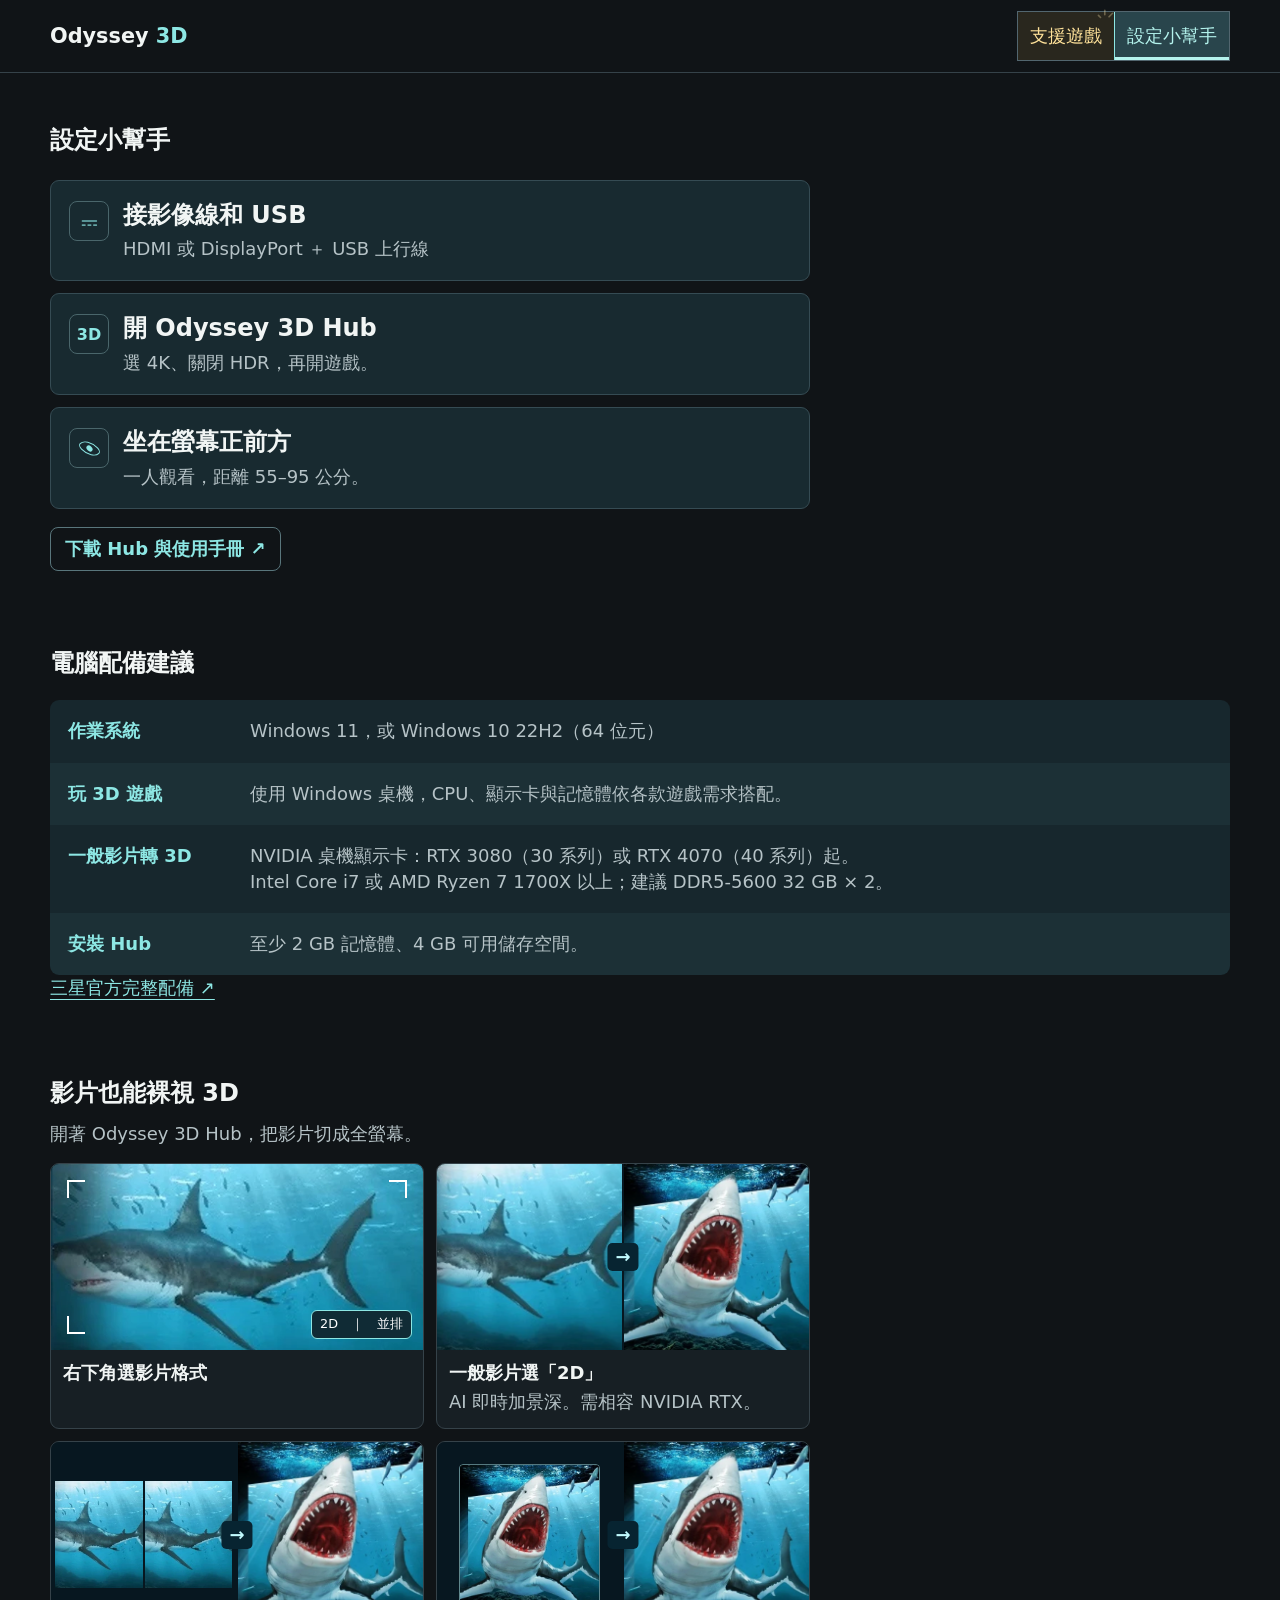
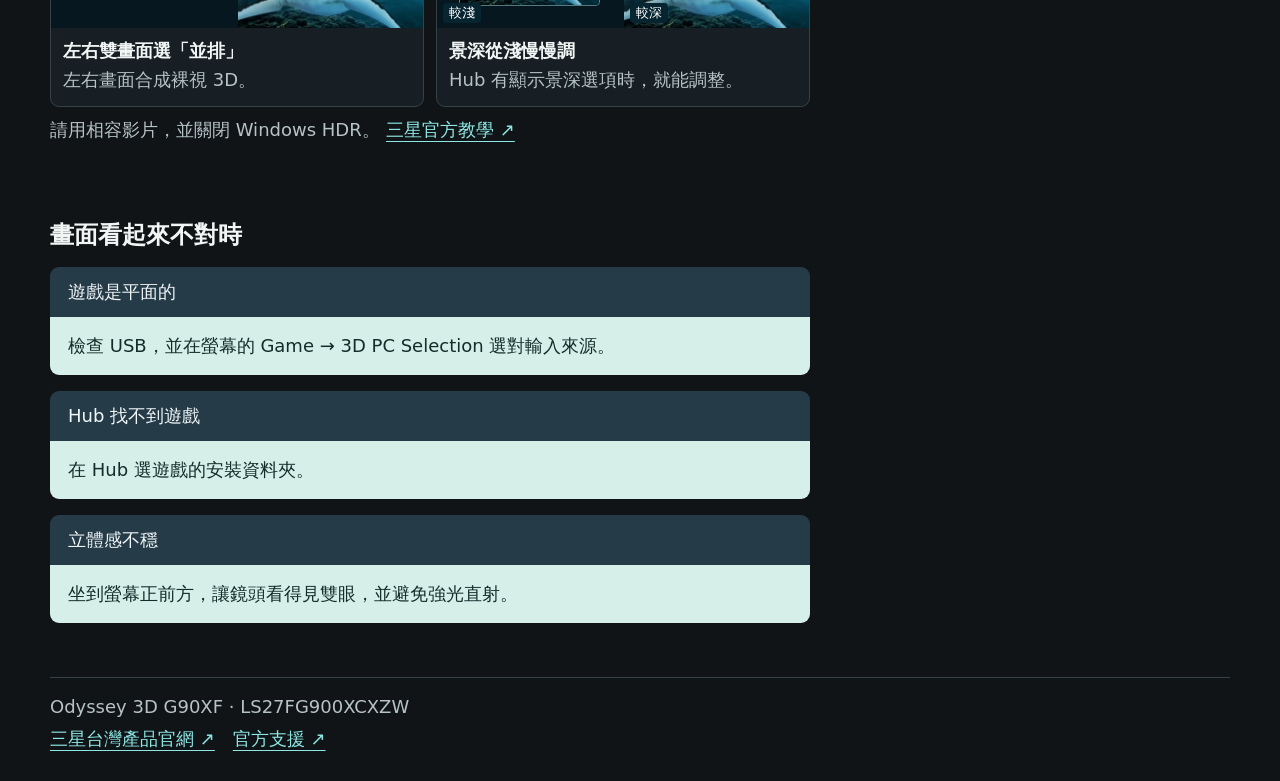
==== commit 68a630c6: "Separate navigation choices with straight dividers and active surfaces" ====
--- a/setup.html
+++ b/setup.html
@@ -7,7 +7,7 @@
 <title>設定小幫手｜Odyssey 3D G90XF</title>
 <meta name="description" content="Odyssey 3D G90XF，27 吋 4K IPS 電競螢幕。看看裸視 3D 支援遊戲與簡易設定。">
 <meta property="og:image" content="https://hellopages.github.io/odyssey-3d/assets/wukong.webp">
-<link rel="stylesheet" href="style.css?v=20261111.26">
+<link rel="stylesheet" href="style.css?v=20261111.27">
 
 </head>
 <body data-page="setup">
--- a/style.css
+++ b/style.css
@@ -411,20 +411,22 @@
  .spec-list > div:nth-child(odd) { background:#17262b; }
 }
 
-nav { display:grid; grid-auto-flow:column; grid-auto-columns:auto; gap:16px; border-bottom:1px solid #354249; }
-nav a { position:relative; justify-content:center; min-height:48px; padding:10px 5px; background:transparent; border:0; border-radius:0; font-weight:400; color:#c5d0d3; }
-nav a::after { content:""; position:absolute; inset:auto 4px -1px; height:3px; background:transparent; }
-nav a[aria-current] { background:transparent; color:#a8eeea; border-color:transparent; }
+nav { display:grid; grid-auto-flow:column; grid-auto-columns:auto; gap:0; border:1px solid #52666f; background:#19272d; }
+nav a { position:relative; justify-content:center; min-height:48px; padding:10px 12px; background:transparent; border:0; border-radius:0; font-weight:400; color:#d2dde0; }
+nav a + a { border-left:1px solid #52666f; }
+nav a::after { content:""; position:absolute; inset:auto 0 0; height:3px; background:transparent; }
+nav a[aria-current] { background:#29454c; color:#b4f3ed; }
 nav a[aria-current]::after { background:currentColor; }
-nav a:hover { color:#edf9f6; }
-nav .nav-game-invite,nav .nav-game-invite[aria-current] { background:transparent; color:#ffe29a; border-color:transparent; animation:none; }
+nav a:hover { background:#24383f; color:#edf9f6; }
+nav .nav-game-invite { background:#29271e; color:#ffe29a; border-color:#52666f; animation:none; }
+nav .nav-game-invite[aria-current] { background:#44371e; color:#ffe29a; border-color:#52666f; }
 nav .nav-game-invite .invite-label { animation:comic-hop 4.8s cubic-bezier(.22,.8,.3,1) infinite; }
 nav .invite-glint { right:0; top:-3px; width:17px; height:17px; }
 @media(prefers-reduced-motion:reduce) { nav .nav-game-invite .invite-label { animation:none; } }
 @media(max-width:650px) {
  .header-inner { width:calc(100% - 16px); gap:10px; padding-bottom:10px; }
  .header-inner .brand { padding-inline:8px; }
- nav { width:100%; grid-auto-flow:column; grid-template-columns:none; grid-auto-columns:auto; gap:4px; }
+ nav { width:100%; grid-auto-flow:column; grid-template-columns:none; grid-auto-columns:auto; gap:0; }
  nav a { font-size:clamp(16px,4.6vw,18px); padding:7px 2px; }
  nav .scan-icon { margin-left:2px; }
  .section,.game-card { scroll-margin-top:115px; }
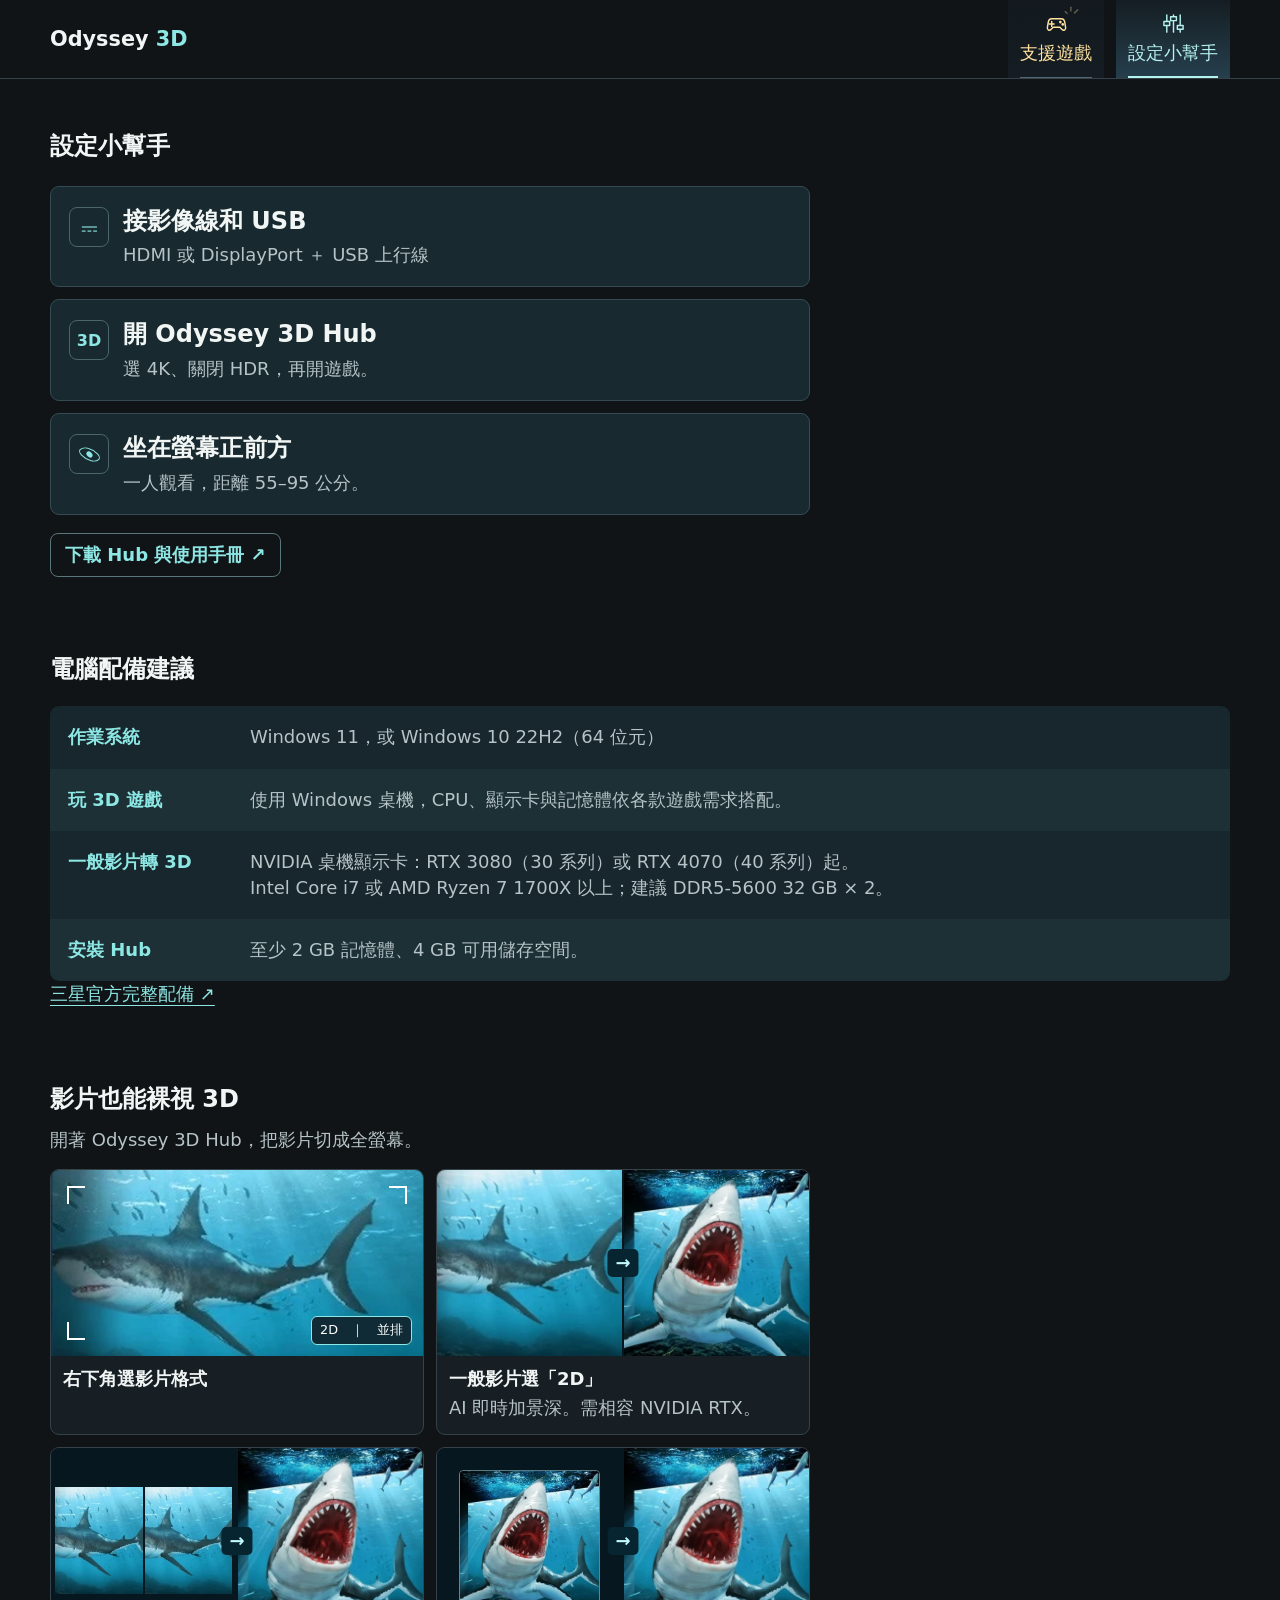
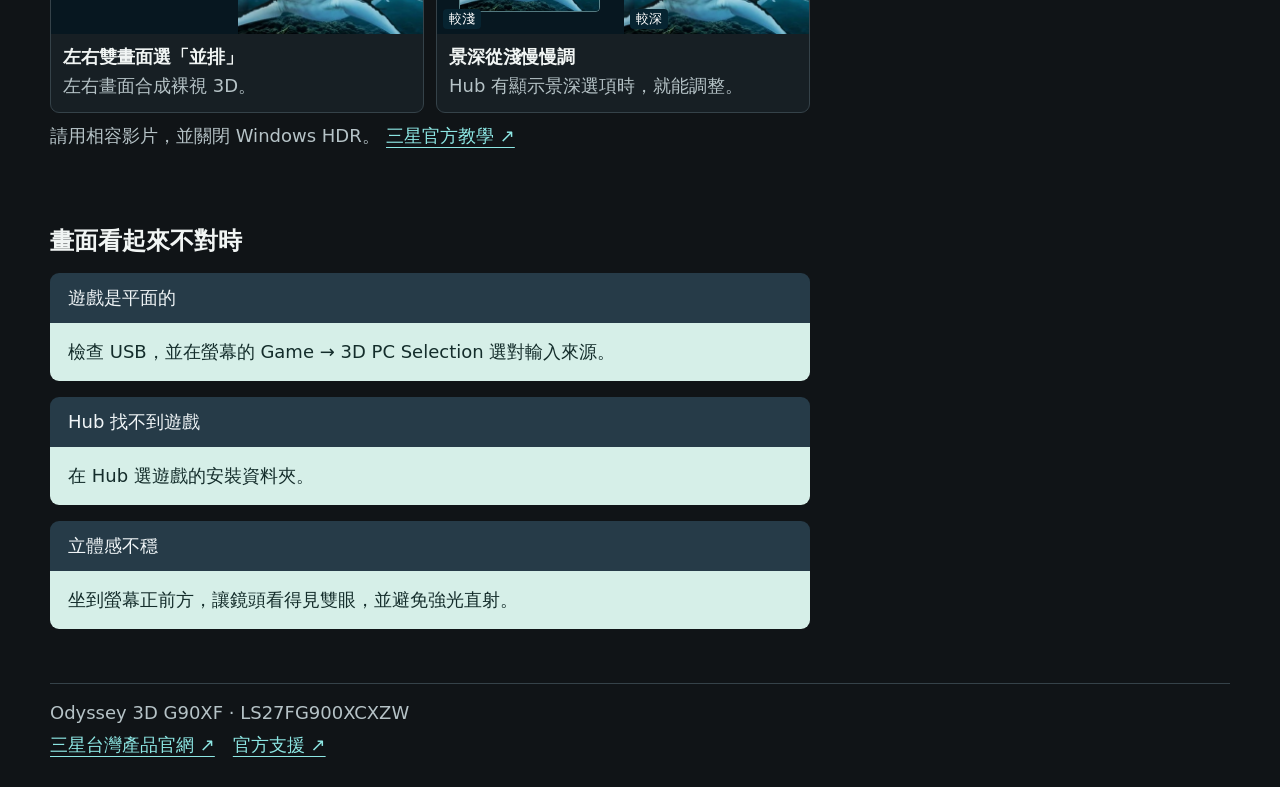
==== commit 9cd4d385: "Refine navigation with aligned icons and distinct surfaces" ====
--- a/setup.html
+++ b/setup.html
@@ -7,13 +7,13 @@
 <title>設定小幫手｜Odyssey 3D G90XF</title>
 <meta name="description" content="Odyssey 3D G90XF，27 吋 4K IPS 電競螢幕。看看裸視 3D 支援遊戲與簡易設定。">
 <meta property="og:image" content="https://hellopages.github.io/odyssey-3d/assets/wukong.webp">
-<link rel="stylesheet" href="style.css?v=20261111.27">
+<link rel="stylesheet" href="style.css?v=20261111.28">
 
 </head>
 <body data-page="setup">
 <a class="skip" href="#main">跳到內容</a>
 <header><div class="header-inner"><div class="brand"><a href="index.html">Odyssey <b>3D</b></a></div>
-<nav aria-label="主要頁面"><a href="index.html" class="game-invite nav-game-invite"><span class="invite-label">支援遊戲</span><svg class="invite-glint" viewBox="0 0 24 24" aria-hidden="true"><path d="M5 12 2 9"/><path d="M11 8 11 2"/><path d="M17 11 22 6"/></svg></a><a href="setup.html" aria-current="page">設定小幫手</a></nav></div></header>
+<nav aria-label="主要頁面"><a href="index.html" class="game-invite nav-game-invite"><span class="nav-symbol"><svg viewBox="0 0 24 24" aria-hidden="true"><path d="M7 7h10c2 0 3 1 3.5 3l1 6c.5 3-2 4-4 2l-2-2h-7l-2 2c-2 2-4.5 1-4-2l1-6C4 8 5 7 7 7zM7 10v5M4.5 12.5h5"/><circle cx="16" cy="10.5" r=".65"/><circle cx="18.5" cy="13" r=".65"/></svg><svg class="invite-glint" viewBox="0 0 24 24" aria-hidden="true"><path d="M5 12 2 9"/><path d="M11 8 11 2"/><path d="M17 11 22 6"/></svg></span><span class="nav-caption">支援遊戲</span></a><a href="setup.html" aria-current="page"><span class="nav-symbol"><svg viewBox="0 0 24 24" aria-hidden="true"><path d="M5 3v7m0 4v7M12 3v2m0 4v12M19 3v11m0 4v3M2 10h6v4H2zM9 5h6v4H9zM16 14h6v4h-6z"/></svg></span><span class="nav-caption">設定小幫手</span></a></nav></div></header>
 <main id="main"><section class="section setup-intro" id="experience">
 <h1>設定小幫手</h1>
 <ol class="setup-steps">
--- a/style.css
+++ b/style.css
@@ -411,25 +411,35 @@
  .spec-list > div:nth-child(odd) { background:#17262b; }
 }
 
-nav { display:grid; grid-auto-flow:column; grid-auto-columns:auto; gap:0; border:1px solid #52666f; background:#19272d; }
-nav a { position:relative; justify-content:center; min-height:48px; padding:10px 12px; background:transparent; border:0; border-radius:0; font-weight:400; color:#d2dde0; }
-nav a + a { border-left:1px solid #52666f; }
-nav a::after { content:""; position:absolute; inset:auto 0 0; height:3px; background:transparent; }
-nav a[aria-current] { background:#29454c; color:#b4f3ed; }
-nav a[aria-current]::after { background:currentColor; }
-nav a:hover { background:#24383f; color:#edf9f6; }
-nav .nav-game-invite { background:#29271e; color:#ffe29a; border-color:#52666f; animation:none; }
-nav .nav-game-invite[aria-current] { background:#44371e; color:#ffe29a; border-color:#52666f; }
-nav .nav-game-invite .invite-label { animation:comic-hop 4.8s cubic-bezier(.22,.8,.3,1) infinite; }
-nav .invite-glint { right:0; top:-3px; width:17px; height:17px; }
-@media(prefers-reduced-motion:reduce) { nav .nav-game-invite .invite-label { animation:none; } }
+/* Four distinct optical navigation destinations; no table grid or closed button frames. */
+nav { display:grid; grid-auto-flow:column; grid-auto-columns:auto; gap:12px; border:0; background:none; }
+nav a { position:relative; display:flex; flex-direction:column; justify-content:center; gap:7px; min-height:78px; padding:10px 12px 12px; background:linear-gradient(180deg,#1b273140,#18242d90); border:0; border-radius:0; font-weight:400; color:#c5d2d8; transition:background .2s,color .2s; }
+nav a + a { border:0; }
+nav a::after { content:""; position:absolute; inset:auto 12px 0; height:1px; background:#526674; }
+nav a[aria-current] { background:linear-gradient(180deg,#233a4540,#263f4d);color:#b5f3ef; border-color:transparent; }
+nav a[aria-current]::after { background:#b5f3ef; height:2px; }
+nav a:hover { color:#fff; background:#243640; }
+nav .nav-game-invite,nav .nav-game-invite[aria-current] { color:#ffe2a0; border:0; animation:none; }
+nav .nav-game-invite[aria-current] { background:linear-gradient(180deg,#40332340,#393227); }
+nav .nav-game-invite[aria-current]::after { background:#ffe2a0; }
+.nav-symbol { position:relative; height:23px; width:27px; display:flex; align-items:center; justify-content:center; }
+.nav-symbol > svg:not(.invite-glint) { width:23px; height:23px; fill:none; stroke:currentColor; stroke-width:1.5; stroke-linecap:round; stroke-linejoin:round; }
+.nav-symbol .icon-depth { opacity:.5; }
+.nav-caption { display:block; white-space:nowrap; line-height:1.25; }
+nav a[href="qr.html"] .nav-symbol > svg { width:1em; height:1em; }
+nav .nav-game-invite .nav-symbol { animation:nav-heartbeat 4.8s cubic-bezier(.22,.8,.3,1) infinite; }
+nav .invite-glint { right:-9px; top:-6px; width:15px; height:15px; }
+@keyframes nav-heartbeat {0%,5%,30%,100%{transform:translateY(0)}12%{transform:translateY(-4px)}18%{transform:translateY(0)}23%{transform:translateY(-2px)}}
+@media(prefers-reduced-motion:reduce) { nav .nav-game-invite .nav-symbol { animation:none; } }
 @media(max-width:650px) {
- .header-inner { width:calc(100% - 16px); gap:10px; padding-bottom:10px; }
- .header-inner .brand { padding-inline:8px; }
- nav { width:100%; grid-auto-flow:column; grid-template-columns:none; grid-auto-columns:auto; gap:0; }
- nav a { font-size:clamp(16px,4.6vw,18px); padding:7px 2px; }
- nav .scan-icon { margin-left:2px; }
- .section,.game-card { scroll-margin-top:115px; }
+ .header-inner { width:calc(100% - 24px); gap:12px; padding-bottom:12px; }
+ .header-inner .brand { padding-inline:4px; }
+ nav { width:100%; grid-auto-flow:column; grid-template-columns:none; grid-auto-columns:auto; gap:6px; }
+ nav a { font-size:clamp(16px,4.6vw,18px); padding:9px 3px 11px; min-height:76px; }
+ nav a::after { left:8px; right:8px; }
+ .section,.game-card { scroll-margin-top:145px; }
+ .product-hero .product-specs { gap:10px; }
+ .product-hero .product-specs dt,.product-hero .product-specs dd { white-space:nowrap; }
 }
 .game-media:not(.is-playing) .game-sparks,.game-media[data-view] .game-sparks { opacity:0; }
 /* Four independent live windows rearrange inside the same physical monitor. */
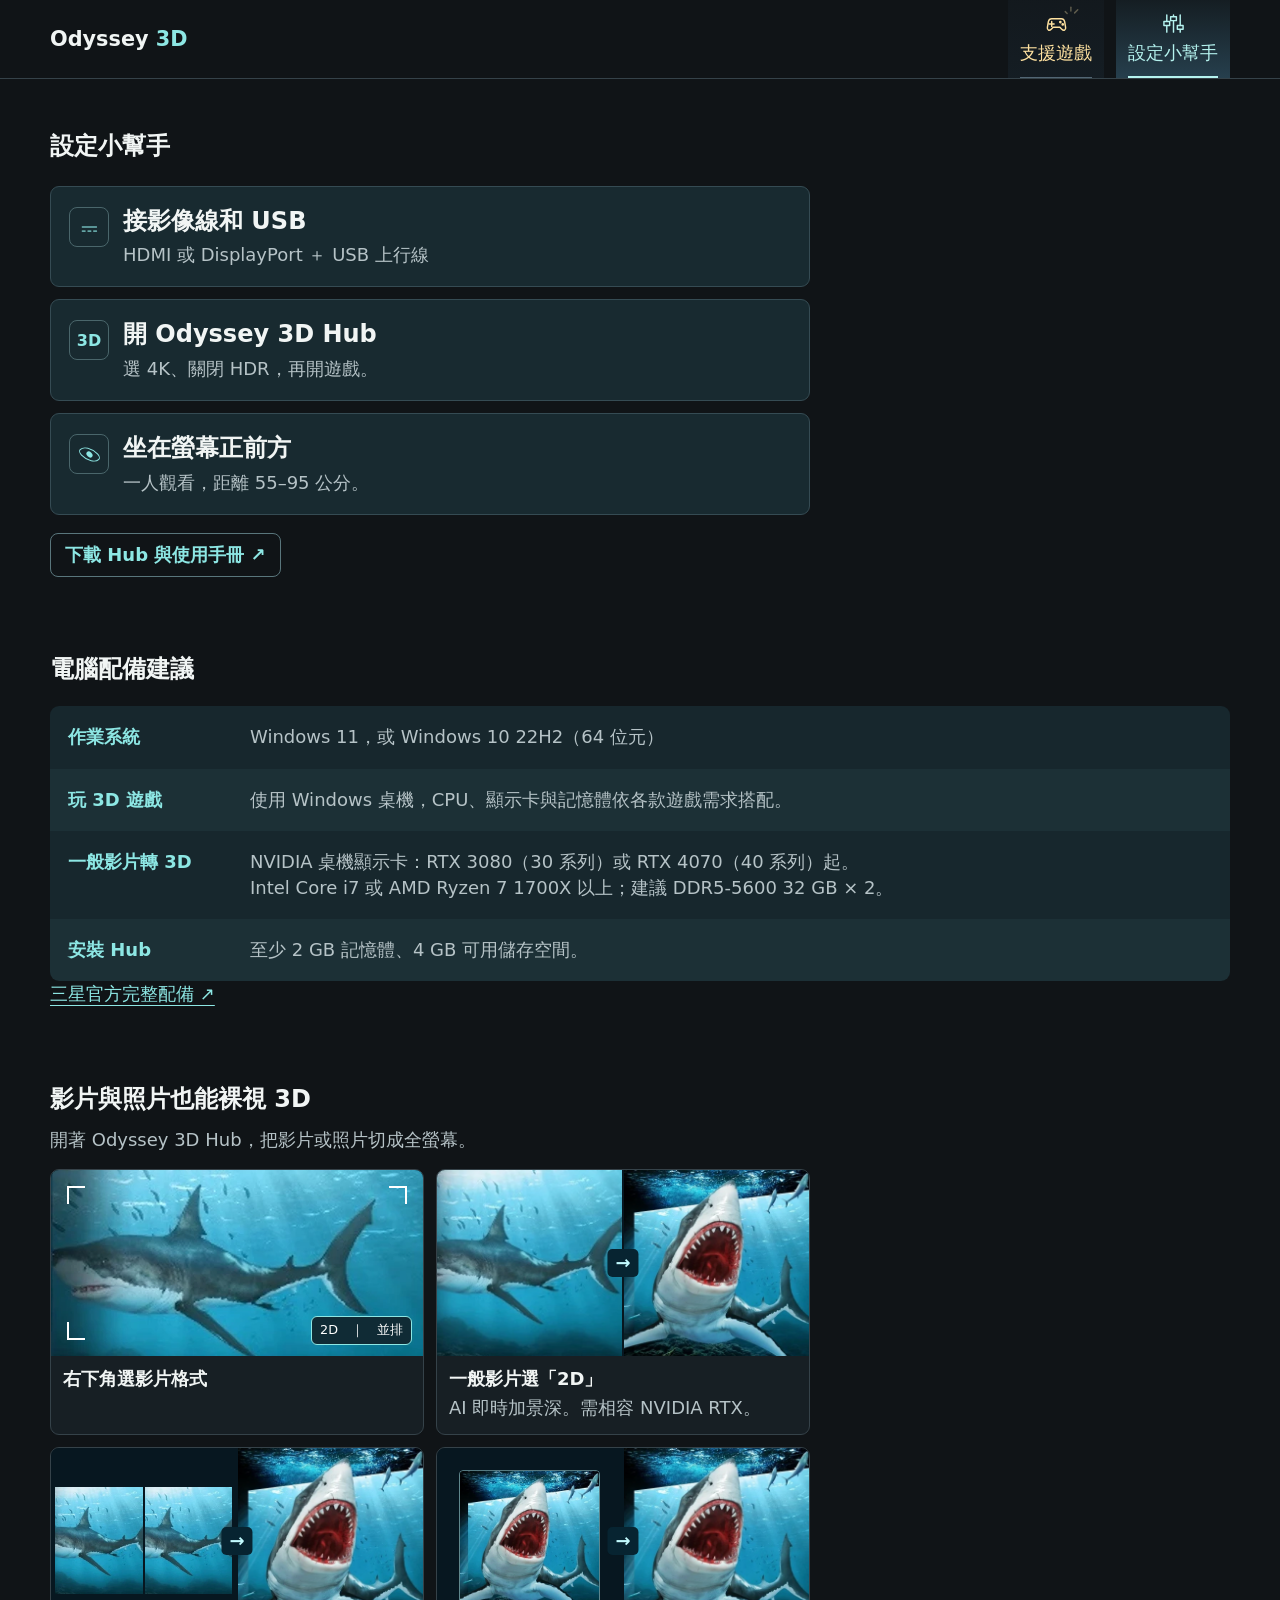
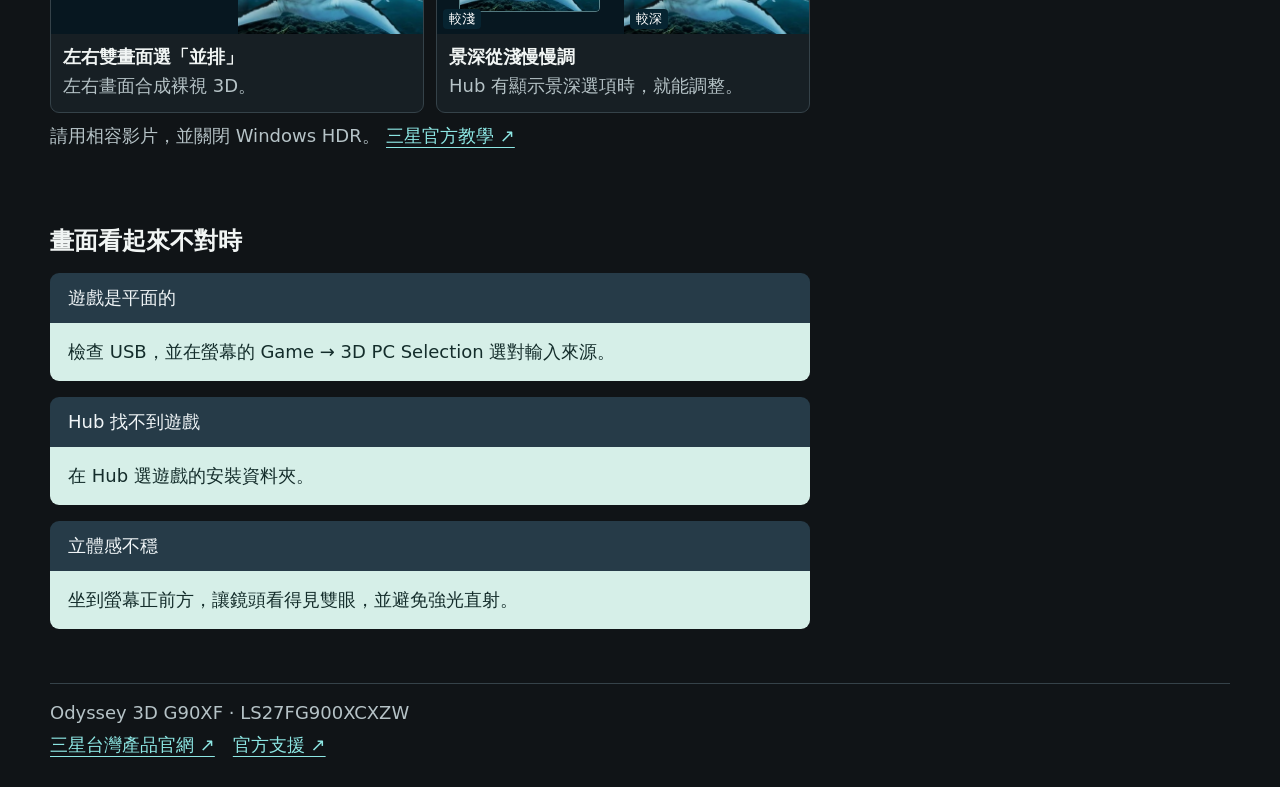
==== commit a3b5f7e1: "Use recognizable Wukong protagonist and add photo 3D guidance" ====
--- a/setup.html
+++ b/setup.html
@@ -7,7 +7,7 @@
 <title>設定小幫手｜Odyssey 3D G90XF</title>
 <meta name="description" content="Odyssey 3D G90XF，27 吋 4K IPS 電競螢幕。看看裸視 3D 支援遊戲與簡易設定。">
 <meta property="og:image" content="https://hellopages.github.io/odyssey-3d/assets/wukong.webp">
-<link rel="stylesheet" href="style.css?v=20261111.28">
+<link rel="stylesheet" href="style.css?v=20261111.31">
 
 </head>
 <body data-page="setup">
@@ -32,8 +32,8 @@
 </dl>
 <div class="text-links"><a href="https://www.samsung.com/tw/support/displays/recommended-pc-specifications-for-the-27-odyssey-3d-flat-gaming-monitor-g90xf/" target="_blank" rel="noopener">三星官方完整配備 ↗</a></div>
 </section><section class="section video-setup" id="video">
-<h2>影片也能裸視 3D</h2>
-<p>開著 Odyssey 3D Hub，把影片切成全螢幕。</p>
+<h2>影片與照片也能裸視 3D</h2>
+<p>開著 Odyssey 3D Hub，把影片或照片切成全螢幕。</p>
 <div class="video-story">
 <figure class="video-panel">
 <div class="video-diagram fullscreen-diagram" aria-hidden="true"><img src="assets/video-guide/flat.webp" width="520" height="380" alt="" loading="lazy" decoding="async"><span class="fullscreen-corners"></span><span class="mode-sample">2D　｜　並排</span></div>
--- a/style.css
+++ b/style.css
@@ -502,3 +502,38 @@
 @keyframes note-progress{0%,100%{width:25%}70%{width:95%}}
 .hero-paused .desktop-scene * {animation-play-state:paused!important}
 @media(prefers-reduced-motion:reduce){.desktop-scene *{animation:none!important;transition:none!important}}
+
+/* One editorial masthead, separate from navigation actions. */
+.brand-guide .brand-title { color:inherit; font-size:20px; font-weight:600; line-height:1.25; white-space:nowrap; letter-spacing:0; cursor:default; }
+
+@media(max-width:650px) {
+ .header-inner { gap:7px; padding-top:8px; padding-bottom:8px; }
+ nav a { min-height:62px; padding-top:6px; padding-bottom:8px; gap:4px; }
+ .nav-symbol { height:20px; }
+ .nav-symbol > svg:not(.invite-glint) { width:20px; height:20px; }
+ .section.product-hero { padding-top:0; }
+ .section,.game-card { scroll-margin-top:116px; }
+}
+
+/* Persistent hardware: screenshots and alternate views remain inside its panel. */
+.game-media { aspect-ratio:4 / 3; background:#101417; }
+.game-media .game-monitor { position:absolute;left:0;top:8.8889%;width:100%;height:88.8889%;object-fit:fill;background:none;aspect-ratio:auto; }
+.game-media .game-screen,.game-media .view-alternate { position:absolute;left:13.5%;top:13.3333%;width:73%;height:54.8889%;object-fit:cover;aspect-ratio:auto; }
+.game-media video { object-fit:fill; }
+.game-media .game-screen { background:none; }
+.live-product .product-shell,[data-hero-mode="game"] .product-shell { opacity:1; }
+.hero-game-product { mask-image:none; }
+/* Tiled 4K workspace: each window owns a non-overlapping region in all layouts. */
+.desktop-window { box-shadow:none; border-radius:2px; transition:left .8s ease,width .8s ease,top .8s ease,height .8s ease; }
+.preview-window { left:2%;top:7%;width:61%;height:58%;z-index:2; }
+.library-window { left:2%;top:67%;width:61%;height:26%;z-index:2; }
+.scope-window { left:65%;top:7%;width:33%;height:42%;z-index:2; }
+.notes-window { left:65%;top:51%;width:33%;height:42%;z-index:2; }
+[data-layout="1"] .preview-window {left:2%;top:7%;width:47%;height:42%}
+[data-layout="1"] .library-window {left:2%;top:51%;width:47%;height:42%}
+[data-layout="1"] .scope-window {left:51%;top:7%;width:47%;height:42%}
+[data-layout="1"] .notes-window {left:51%;top:51%;width:47%;height:42%}
+[data-layout="2"] .preview-window {left:2%;top:7%;width:61%;height:42%;z-index:2}
+[data-layout="2"] .library-window {left:2%;top:51%;width:61%;height:42%;z-index:2}
+[data-layout="2"] .scope-window {left:65%;top:7%;width:33%;height:42%;z-index:2}
+[data-layout="2"] .notes-window {left:65%;top:51%;width:33%;height:42%;z-index:2}
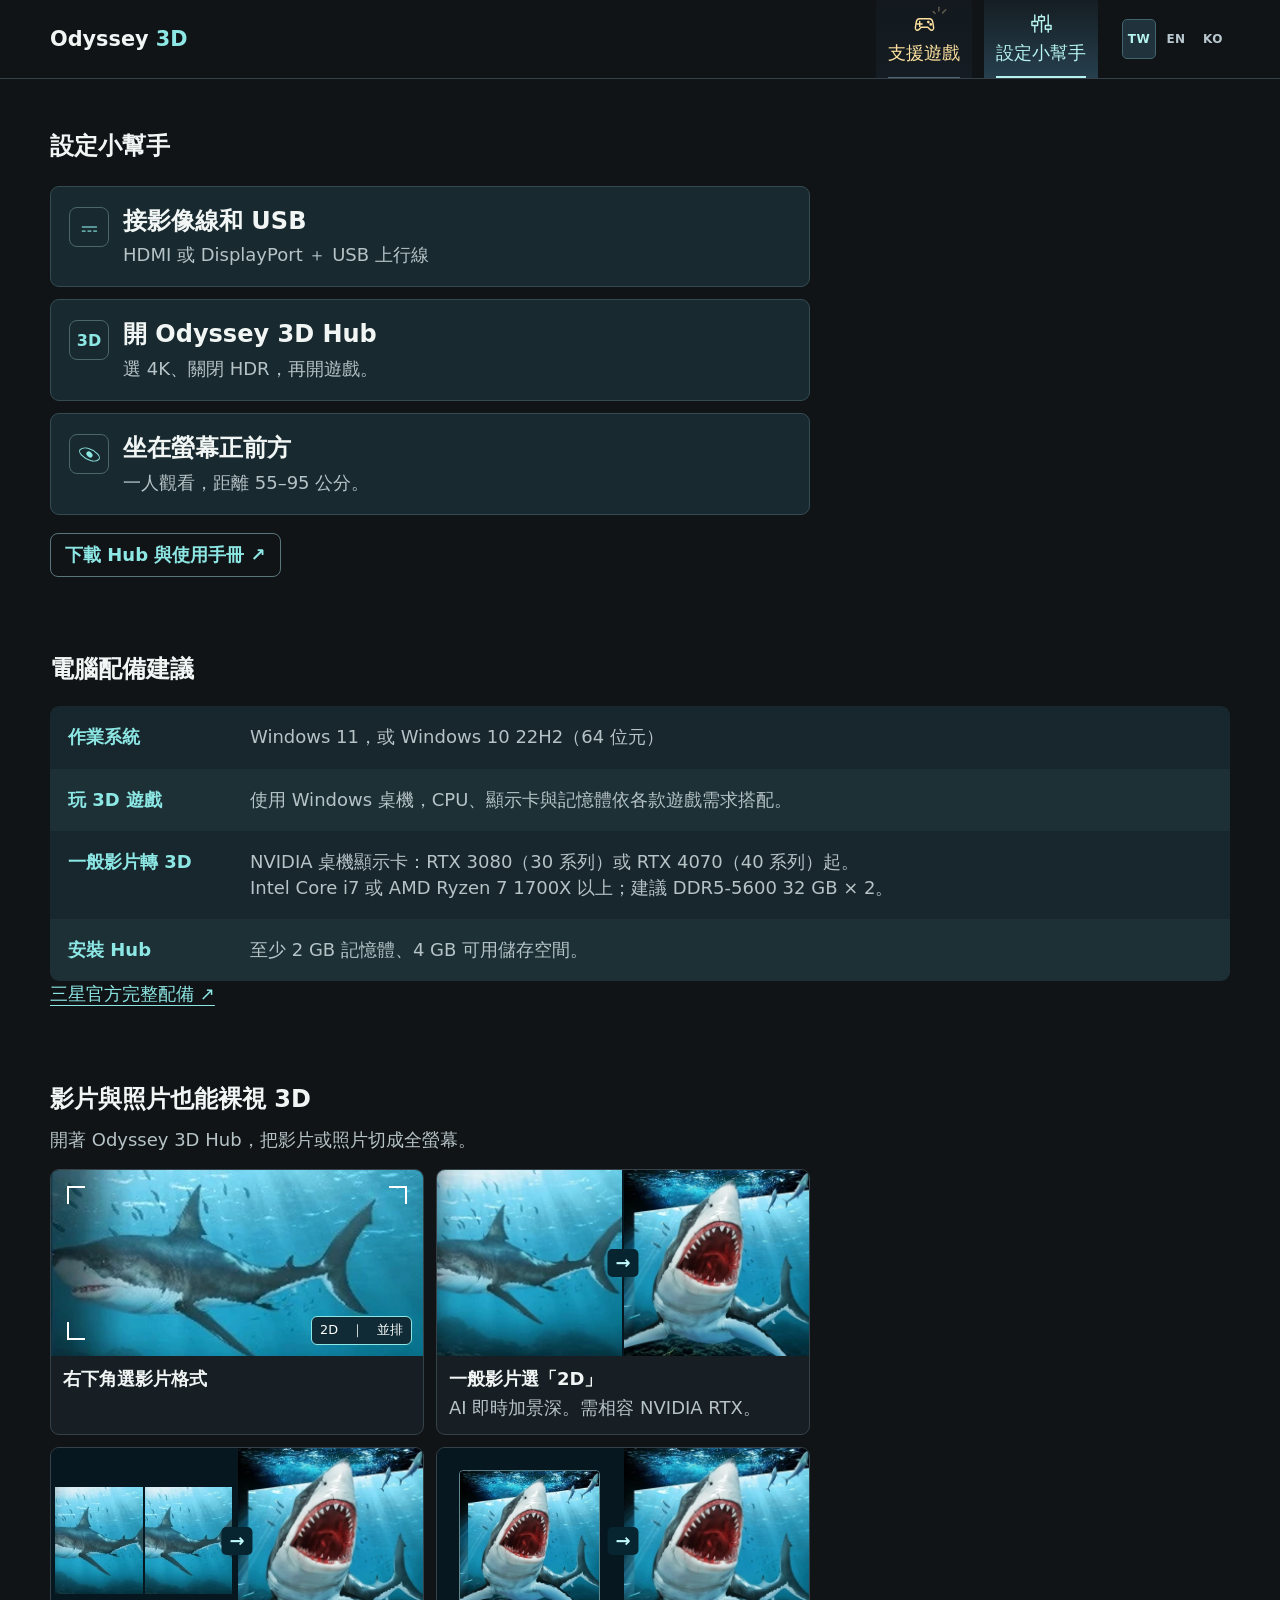
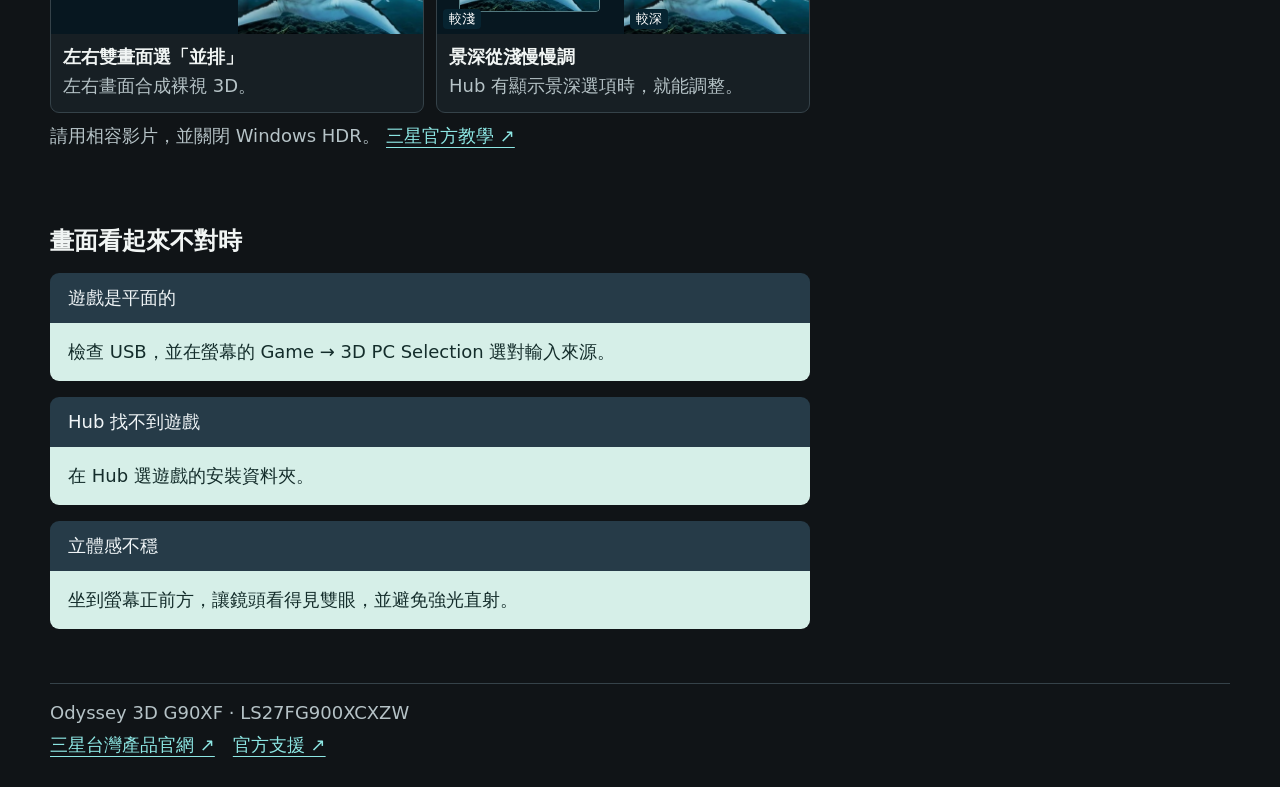
==== commit bb31f0e4: "Add Traditional Chinese, English and Korean language switching" ====
--- a/setup.html
+++ b/setup.html
@@ -1,19 +1,23 @@
 <!doctype html>
-<html lang="zh-Hant">
+<html lang="zh-Hant-TW">
 <head>
 <meta charset="utf-8">
 <meta name="viewport" content="width=device-width,initial-scale=1">
 <meta name="theme-color" content="#101417">
 <title>設定小幫手｜Odyssey 3D G90XF</title>
 <meta name="description" content="Odyssey 3D G90XF，27 吋 4K IPS 電競螢幕。看看裸視 3D 支援遊戲與簡易設定。">
-<meta property="og:image" content="https://hellopages.github.io/odyssey-3d/assets/wukong.webp">
-<link rel="stylesheet" href="style.css?v=20261111.31">
+<meta property="og:image" content="https://hellopages.github.io/odyssey-3d/assets/wukong-gameplay-v32.webp">
+<link rel="stylesheet" href="style.css?v=20261111.33">
 
 </head>
 <body data-page="setup">
 <a class="skip" href="#main">跳到內容</a>
 <header><div class="header-inner"><div class="brand"><a href="index.html">Odyssey <b>3D</b></a></div>
-<nav aria-label="主要頁面"><a href="index.html" class="game-invite nav-game-invite"><span class="nav-symbol"><svg viewBox="0 0 24 24" aria-hidden="true"><path d="M7 7h10c2 0 3 1 3.5 3l1 6c.5 3-2 4-4 2l-2-2h-7l-2 2c-2 2-4.5 1-4-2l1-6C4 8 5 7 7 7zM7 10v5M4.5 12.5h5"/><circle cx="16" cy="10.5" r=".65"/><circle cx="18.5" cy="13" r=".65"/></svg><svg class="invite-glint" viewBox="0 0 24 24" aria-hidden="true"><path d="M5 12 2 9"/><path d="M11 8 11 2"/><path d="M17 11 22 6"/></svg></span><span class="nav-caption">支援遊戲</span></a><a href="setup.html" aria-current="page"><span class="nav-symbol"><svg viewBox="0 0 24 24" aria-hidden="true"><path d="M5 3v7m0 4v7M12 3v2m0 4v12M19 3v11m0 4v3M2 10h6v4H2zM9 5h6v4H9zM16 14h6v4h-6z"/></svg></span><span class="nav-caption">設定小幫手</span></a></nav></div></header>
+<nav aria-label="主要頁面"><a href="index.html" class="game-invite nav-game-invite"><span class="nav-symbol"><svg viewBox="0 0 24 24" aria-hidden="true"><path d="M7 7h10c2 0 3 1 3.5 3l1 6c.5 3-2 4-4 2l-2-2h-7l-2 2c-2 2-4.5 1-4-2l1-6C4 8 5 7 7 7zM7 10v5M4.5 12.5h5"/><circle cx="16" cy="10.5" r=".65"/><circle cx="18.5" cy="13" r=".65"/></svg><svg class="invite-glint" viewBox="0 0 24 24" aria-hidden="true"><path d="M5 12 2 9"/><path d="M11 8 11 2"/><path d="M17 11 22 6"/></svg></span><span class="nav-caption">支援遊戲</span></a><a href="setup.html" aria-current="page"><span class="nav-symbol"><svg viewBox="0 0 24 24" aria-hidden="true"><path d="M5 3v7m0 4v7M12 3v2m0 4v12M19 3v11m0 4v3M2 10h6v4H2zM9 5h6v4H9zM16 14h6v4h-6z"/></svg></span><span class="nav-caption">設定小幫手</span></a></nav><div class="language-switch" role="group" aria-label="網站語言">
+<button type="button" data-language="tw" lang="zh-Hant-TW" aria-label="繁體中文" aria-pressed="true">TW</button>
+<button type="button" data-language="en" lang="en" aria-label="English" aria-pressed="false">EN</button>
+<button type="button" data-language="ko" lang="ko" aria-label="한국어" aria-pressed="false">KO</button>
+</div></div></header>
 <main id="main"><section class="section setup-intro" id="experience">
 <h1>設定小幫手</h1>
 <ol class="setup-steps">
@@ -64,4 +68,6 @@
 </section></main>
 <footer><p>Odyssey 3D G90XF · LS27FG900XCXZW</p>
 <div class="text-links"><a href="https://www.samsung.com/tw/monitors/gaming/odyssey-3d-g90xf-27-inch-165hz-uhd-ls27fg900xcxzw/" target="_blank" rel="noopener">三星台灣產品官網 ↗</a><a href="https://www.samsung.com/tw/support/model/LS27FG900XCXZW/" target="_blank" rel="noopener">官方支援 ↗</a></div></footer>
+<script type="application/json" id="page-languages">{"2D　｜　並排":["2D | Side by side","2D | 좌우 분할"],"AI 即時加景深。需相容 NVIDIA RTX。":["AI adds depth in real time. A compatible NVIDIA RTX card is required.","AI가 실시간으로 깊이감을 더합니다. 호환되는 NVIDIA RTX가 필요합니다."],"HDMI 或 DisplayPort ＋ USB 上行線":["HDMI or DisplayPort + USB upstream cable","HDMI 또는 DisplayPort + USB 업스트림 케이블"],"Hub 找不到遊戲":["Hub can't find the game","Hub에서 게임을 찾을 수 없음"],"Hub 有顯示景深選項時，就能調整。":["Adjust depth when the option appears in Hub.","Hub에 깊이 조절 옵션이 표시되면 조절할 수 있습니다."],"Intel Core i7 或 AMD Ryzen 7 1700X 以上；建議 DDR5-5600 32 GB × 2。":["Intel Core i7 or AMD Ryzen 7 1700X or better. Recommended memory: DDR5-5600 32 GB × 2.","Intel Core i7 또는 AMD Ryzen 7 1700X 이상. 권장 메모리: DDR5-5600 32 GB × 2."],"NVIDIA 桌機顯示卡：RTX 3080（30 系列）或 RTX 4070（40 系列）起。":["NVIDIA desktop graphics: RTX 3080 (30 series) or RTX 4070 (40 series) or better.","NVIDIA 데스크톱 그래픽 카드: RTX 3080(30 시리즈) 또는 RTX 4070(40 시리즈) 이상."],"Odyssey 3D G90XF，27 吋 4K IPS 電競螢幕。看看裸視 3D 支援遊戲與簡易設定。":["Odyssey 3D G90XF, a 27-inch 4K IPS gaming monitor. Explore supported glasses-free 3D games and setup.","27인치 4K IPS 게이밍 모니터 Odyssey 3D G90XF의 무안경 3D 지원 게임과 설정 방법을 확인하세요."],"Windows 11，或 Windows 10 22H2（64 位元）":["Windows 11 or Windows 10 22H2 (64-bit)","Windows 11 또는 Windows 10 22H2(64비트)"],"一人觀看，距離 55–95 公分。":["One viewer, 55–95 cm from the screen.","한 명이 화면에서 55~95 cm 떨어져 시청하세요."],"一般影片轉 3D":["2D-to-3D video conversion","2D 동영상의 3D 변환"],"一般影片選「2D」":["Select “2D” for standard video","일반 동영상은 ‘2D’ 선택"],"三星台灣產品官網 ↗":["Samsung Taiwan product page ↗","삼성 대만 제품 페이지 ↗"],"三星官方完整配備 ↗":["Samsung's full PC requirements ↗","삼성 공식 전체 사양 ↗"],"三星官方教學 ↗":["Samsung's official guide ↗","삼성 공식 안내 ↗"],"下載 Hub 與使用手冊 ↗":["Download Hub and manuals ↗","Hub 및 사용 설명서 다운로드 ↗"],"主要頁面":["Main navigation","주요 메뉴"],"作業系統":["Operating system","운영체제"],"使用 Windows 桌機，CPU、顯示卡與記憶體依各款遊戲需求搭配。":["Use a Windows desktop. Choose a CPU, graphics card and RAM that meet the game's requirements.","Windows 데스크톱을 사용하고 게임별 요구 사항에 맞는 CPU, 그래픽 카드, 메모리를 선택하세요."],"右下角選影片格式":["Select the video format at the bottom right","오른쪽 아래에서 동영상 형식 선택"],"在 Hub 選遊戲的安裝資料夾。":["Select the game's installation folder in Hub.","Hub에서 게임 설치 폴더를 선택하세요."],"坐到螢幕正前方，讓鏡頭看得見雙眼，並避免強光直射。":["Sit directly in front of the monitor so the camera can see both eyes, and avoid direct bright light.","모니터 정면에 앉아 카메라가 두 눈을 인식하도록 하고 강한 빛이 직접 비치지 않게 하세요."],"坐在螢幕正前方":["Sit directly in front of the screen","화면 정면에 앉으세요"],"安裝 Hub":["Hub installation","Hub 설치"],"官方支援 ↗":["Official support ↗","공식 지원 ↗"],"左右畫面合成裸視 3D。":["The left and right views combine to create glasses-free 3D.","왼쪽과 오른쪽 화면을 합쳐 무안경 3D로 표시합니다."],"左右雙畫面選「並排」":["Select “Side by side” for two-view video","좌우 두 화면 영상은 ‘좌우 분할’ 선택"],"影片與照片也能裸視 3D":["Glasses-free 3D for videos and photos","동영상과 사진도 무안경 3D로 감상"],"接影像線和 USB":["Connect video and USB cables","영상 케이블과 USB 연결"],"支援遊戲":["Games","지원 게임"],"景深從淺慢慢調":["Start with less depth and adjust gradually","깊이를 낮게 시작해 조금씩 조절"],"檢查 USB，並在螢幕的 Game → 3D PC Selection 選對輸入來源。":["Check USB and select the correct input under Game → 3D PC Selection on the monitor.","USB 연결을 확인한 후 모니터의 Game → 3D PC Selection에서 올바른 입력을 선택하세요."],"玩 3D 遊戲":["3D gaming","3D 게임"],"畫面看起來不對時":["Troubleshooting","화면에 문제가 있을 때"],"立體感不穩":["The 3D effect is unstable","3D 효과가 불안정함"],"網站語言":["Site language","사이트 언어"],"至少 2 GB 記憶體、4 GB 可用儲存空間。":["At least 2 GB RAM and 4 GB of free storage.","메모리 2 GB 이상, 여유 저장 공간 4 GB 이상."],"設定小幫手":["Setup","설정 안내"],"設定小幫手｜Odyssey 3D G90XF":["Setup guide | Odyssey 3D G90XF","설정 안내 | Odyssey 3D G90XF"],"請用相容影片，並關閉 Windows HDR。":["Use a compatible video and turn off Windows HDR.","호환되는 동영상을 사용하고 Windows HDR을 끄세요."],"跳到內容":["Skip to content","본문 바로가기"],"較深":["More depth","깊이 높음"],"較淺":["Less depth","깊이 낮음"],"遊戲是平面的":["The game looks flat","게임이 평면으로 보임"],"選 4K、關閉 HDR，再開遊戲。":["Select 4K, turn off HDR, then launch the game.","4K를 선택하고 HDR을 끈 뒤 게임을 실행하세요."],"開 Odyssey 3D Hub":["Open Odyssey 3D Hub","Odyssey 3D Hub 실행"],"開著 Odyssey 3D Hub，把影片或照片切成全螢幕。":["Keep Odyssey 3D Hub open and view the video or photo in full screen.","Odyssey 3D Hub를 실행한 상태에서 동영상이나 사진을 전체 화면으로 여세요."],"電腦配備建議":["Recommended PC specifications","권장 PC 사양"]}</script>
+<script src="language.js?v=20261111.33"></script>
 </body></html>
--- a/style.css
+++ b/style.css
@@ -537,3 +537,53 @@
 [data-layout="2"] .library-window {left:2%;top:51%;width:61%;height:42%;z-index:2}
 [data-layout="2"] .scope-window {left:65%;top:7%;width:33%;height:42%;z-index:2}
 [data-layout="2"] .notes-window {left:65%;top:51%;width:33%;height:42%;z-index:2}
+.language-switch {
+  display: inline-flex;
+  align-items: center;
+  flex: none;
+  gap: 3px;
+  color: #b9c8cf;
+}
+.language-switch button {
+  min-width: 34px;
+  min-height: 40px;
+  padding: 0 4px;
+  border: 1px solid transparent;
+  border-radius: 5px;
+  background: transparent;
+  color: inherit;
+  font: 600 12px/1 system-ui, sans-serif;
+  letter-spacing: .04em;
+  cursor: pointer;
+}
+.language-switch button:hover,
+.language-switch button[aria-pressed="true"] {
+  background: #20333c;
+  border-color: #41656d;
+  color: #b5f3ef;
+}
+.language-switch button:focus-visible { outline: 2px solid currentColor; outline-offset: 2px; }
+[data-page="share"] .language-switch { color: #36525a; }
+[data-page="share"] .language-switch button:hover,
+[data-page="share"] .language-switch button[aria-pressed="true"] {
+  background: #e6f2f2;
+  border-color: #a3c4c5;
+  color: #174c54;
+}
+.game-en[hidden] { display: none; }
+html:not([lang="zh-Hant-TW"]) .desktop-window .window-title { overflow: hidden; white-space: nowrap; }
+@media (min-width: 651px) {
+  .header-inner > nav { margin-inline-start: auto; }
+}
+@media (max-width: 650px) {
+  .header-inner { column-gap: 6px; }
+  .header-inner > nav { order: 3; }
+  .header-inner > .language-switch { margin-inline-start: auto; }
+  .brand-guide .brand-title { font-size: clamp(14px, 4.5vw, 20px); }
+  html:not([lang="zh-Hant-TW"]) .nav-caption { font-size: clamp(13px, 3.9vw, 16px); }
+  html:not([lang="zh-Hant-TW"]) .product-hero .product-specs dd { white-space: normal; }
+  html:not([lang="zh-Hant-TW"]) .product-hero .product-picture { width: 100%; margin-inline: 0; }
+  html:not([lang="zh-Hant-TW"]) .warranty-math { gap: 8px; }
+  html:not([lang="zh-Hant-TW"]) .warranty-math > div { flex: 1; min-width: 0; }
+  html:not([lang="zh-Hant-TW"]) .warranty-math small { display: block; font-size: 14px; line-height: 1.25; }
+}
